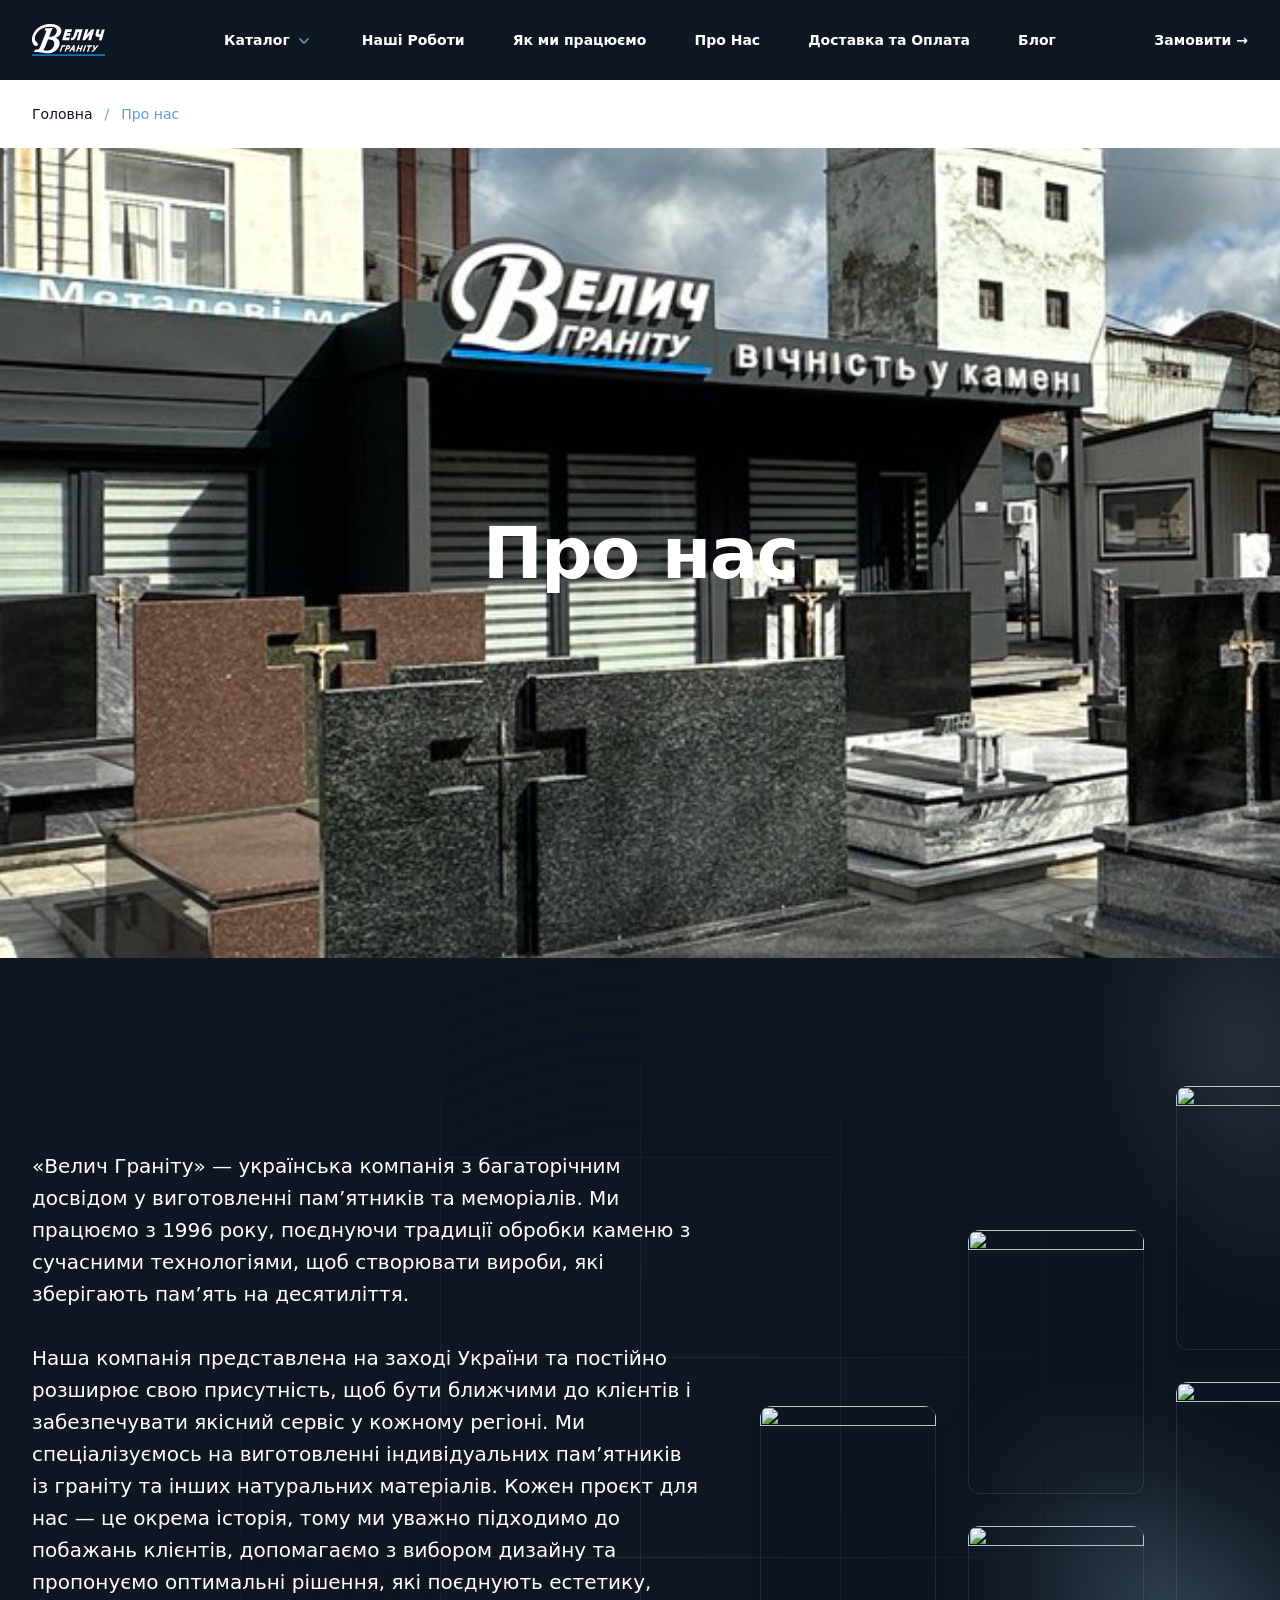
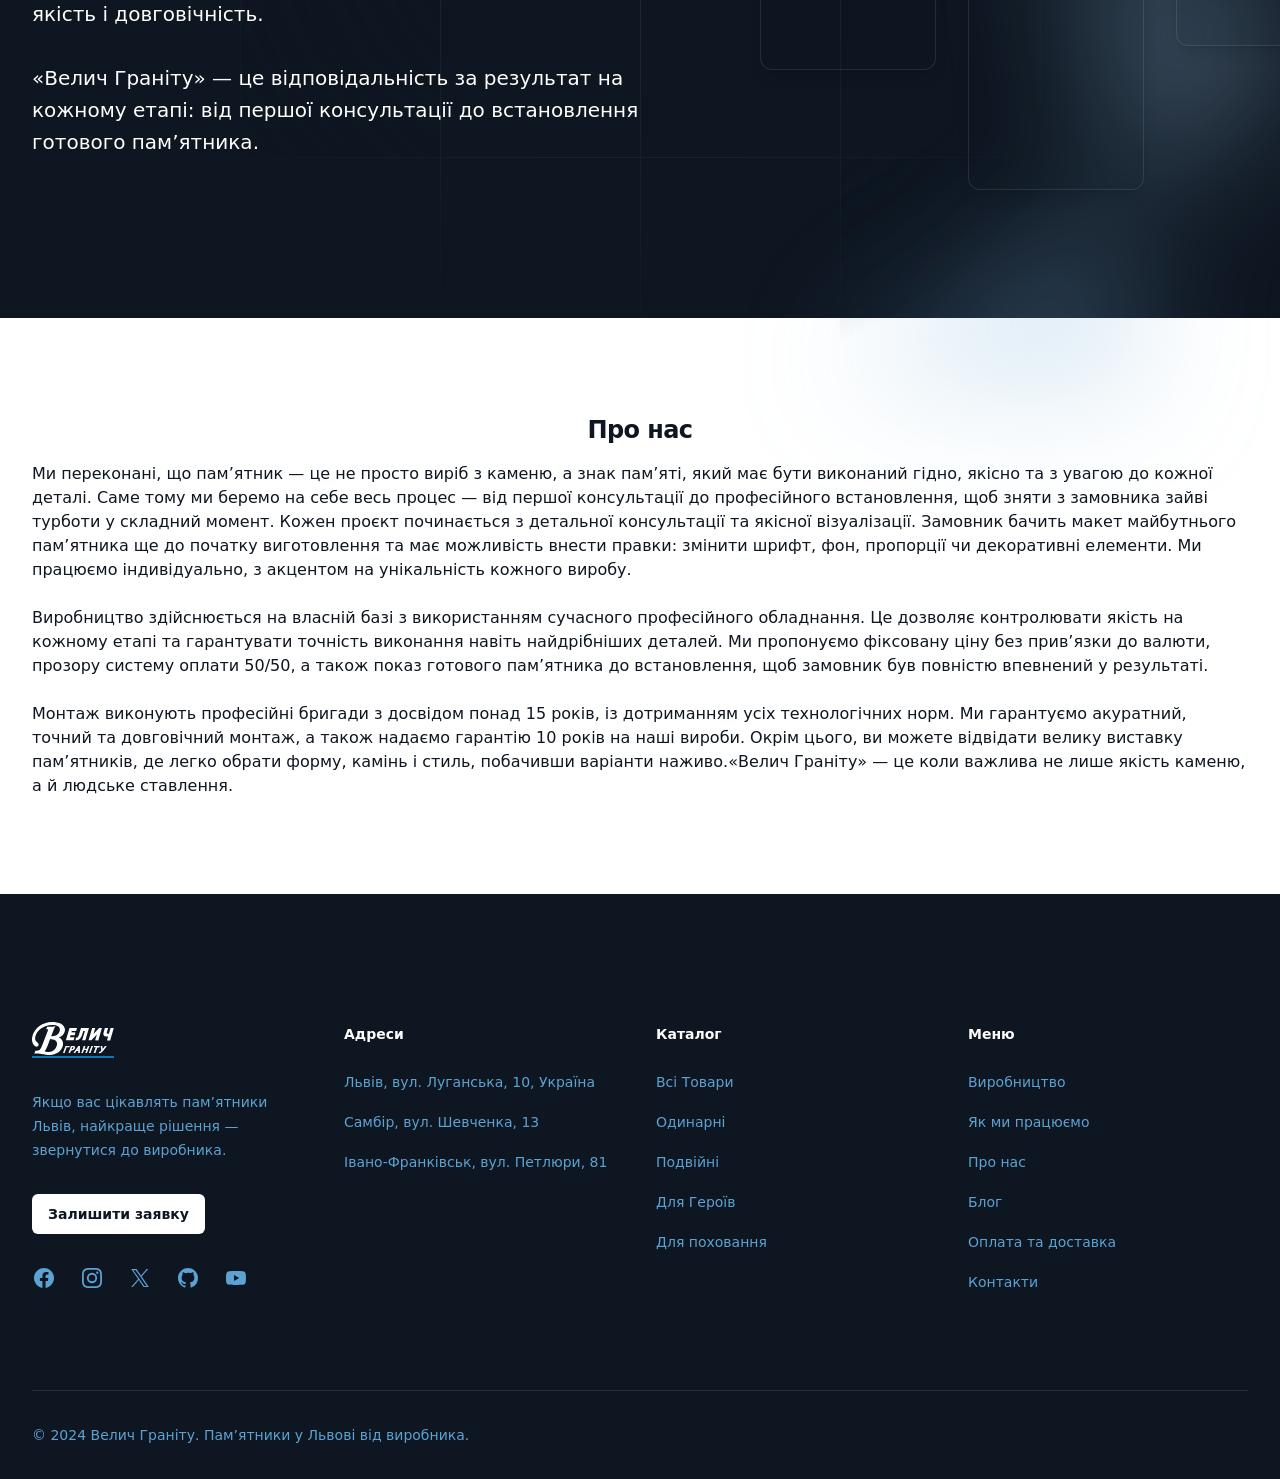
==== about_us.html @ 1d789549 "upd styles" ====
<!doctype html>
<html lang="en">

<head>
  <meta charset="UTF-8" />
  <meta name="viewport" content="width=device-width, initial-scale=1.0" />
  <title>velych-granitu</title>
  <link rel="stylesheet" href="./assets/index-BEjMiNYO.css">
  <link rel="stylesheet" href="./assets/index-DVt3Dld_.css">

</head>

<body>
  <!-- Include this script tag or install `@tailwindplus/elements` via npm: -->
  <!-- <script src="https://cdn.jsdelivr.net/npm/@tailwindplus/elements@1" type="module"></script> -->
  <!-- Include this script tag or install `@tailwindplus/elements` via npm: -->
  <!-- <script src="https://cdn.jsdelivr.net/npm/@tailwindplus/elements@1" type="module"></script> -->
  <div class="bg-gray-900">
    <!-- Include this script tag or install `@tailwindplus/elements` via npm: -->
    <!-- <script src="https://cdn.jsdelivr.net/npm/@tailwindplus/elements@1" type="module"></script> -->
    <div class="bg-gray-900">
      <header class="bg-gray-900 index-z-0 top-0 z-50 relative">
        <nav aria-label="Global" class="mx-auto flex max-w-7xl items-center justify-between p-6 lg:px-8">
          <div class="flex lg:flex-1">
            <a href="./index.html" class="-m-1.5 p-1.5">
              <span class="sr-only">Велич Граніту</span>
              <img src="./images/Logo_SVG_White.svg" alt=""
                class="h-8 w-auto" />
            </a>
          </div>
          <div class="flex lg:hidden">
            <button type="button" command="show-modal" commandfor="mobile-menu"
              class="-m-2.5 inline-flex items-center justify-center rounded-md p-2.5 text-gray-400">
              <span class="sr-only">Відкрити меню</span>
              <svg viewBox="0 0 24 24" fill="none" stroke="currentColor" stroke-width="1.5" data-slot="icon"
                aria-hidden="true" class="size-6">
                <path d="M3.75 6.75h16.5M3.75 12h16.5m-16.5 5.25h16.5" stroke-linecap="round" stroke-linejoin="round" />
              </svg>
            </button>
          </div>
          <el-popover-group class="hidden lg:flex lg:gap-x-12">
            <div class="relative">
              <button popovertarget="desktop-menu-product"
                class="flex items-center gap-x-1 text-sm/6 font-semibold text-white cursor-pointer">
                Каталог
                <svg viewBox="0 0 20 20" fill="currentColor" data-slot="icon" aria-hidden="true"
                  class="size-5 flex-none text-gray-500">
                  <path
                    d="M5.22 8.22a.75.75 0 0 1 1.06 0L10 11.94l3.72-3.72a.75.75 0 1 1 1.06 1.06l-4.25 4.25a.75.75 0 0 1-1.06 0L5.22 9.28a.75.75 0 0 1 0-1.06Z"
                    clip-rule="evenodd" fill-rule="evenodd" />
                </svg>
              </button>

              <el-popover id="desktop-menu-product" anchor="bottom" popover
                class="w-screen max-w-md overflow-hidden rounded-3xl bg-gray-800 outline-1 -outline-offset-1 outline-white/10 transition transition-discrete [--anchor-gap:--spacing(3)] backdrop:bg-transparent open:block data-closed:translate-y-1 data-closed:opacity-0 data-enter:duration-200 data-enter:ease-out data-leave:duration-150 data-leave:ease-in">
                <div class="p-4">
                  <div class="group relative flex items-center gap-x-6 rounded-lg p-4 text-sm/6 hover:bg-white/5">
                    <div class="flex-auto">
                      <a href="#" class="block font-semibold text-white">
                        Одинарні
                        <span class="absolute inset-0"></span>
                      </a>
                    </div>
                  </div>
                  <div class="group relative flex items-center gap-x-6 rounded-lg p-4 text-sm/6 hover:bg-white/5">
                    <div class="flex-auto">
                      <a href="#" class="block font-semibold text-white">
                        Подвійні
                        <span class="absolute inset-0"></span>
                      </a>
                    </div>
                  </div>
                  <div class="group relative flex items-center gap-x-6 rounded-lg p-4 text-sm/6 hover:bg-white/5">
                    <div class="flex-auto">
                      <a href="#" class="block font-semibold text-white">
                        Для Героїв
                        <span class="absolute inset-0"></span>
                      </a>
                    </div>
                  </div>
                  <div class="group relative flex items-center gap-x-6 rounded-lg p-4 text-sm/6 hover:bg-white/5">
                    <div class="flex-auto">
                      <a href="#" class="block font-semibold text-white">
                        Під захоронення
                        <span class="absolute inset-0"></span>
                      </a>
                    </div>
                  </div>
                </div>
              </el-popover>
            </div>

            <a href="./catergories.html" class="text-sm/6 font-semibold text-white">Наші Роботи</a>
            <a href="./how_we_work.html" class="text-sm/6 font-semibold text-white">Як ми працюємо</a>
            <a href="./about_us.html" class="text-sm/6 font-semibold text-white">Про Нас</a>
            <a href="./delivery_payment.html" class="text-sm/6 font-semibold text-white">Доставка та Оплата</a>
            <a href="./blog.html" class="text-sm/6 font-semibold text-white">Блог</a>
          </el-popover-group>
          <div class="hidden lg:flex lg:flex-1 lg:justify-end">
            <a href="#" class="text-sm/6 font-semibold text-white">Замовити <span aria-hidden="true">&rarr;</span></a>
          </div>
        </nav>
        <el-dialog>
          <dialog id="mobile-menu" class="backdrop:bg-transparent lg:hidden">
            <div tabindex="0" class="fixed inset-0 focus:outline-none">
              <el-dialog-panel
                class="fixed inset-y-0 right-0 z-50 w-full overflow-y-auto bg-gray-900 p-6 sm:max-w-sm sm:ring-1 sm:ring-gray-100/10">
                <div class="flex items-center justify-between">
                  <a href="./index.html" class="-m-1.5 p-1.5">
                    <span class="sr-only">Велич Граніту</span>
                    <img src="./images/Logo_SVG_White.svg" alt=""
                      class="h-8 w-auto" />
                  </a>
                  <button type="button" command="close" commandfor="mobile-menu"
                    class="-m-2.5 rounded-md p-2.5 text-gray-400">
                    <span class="sr-only">Закрити меню</span>
                    <svg viewBox="0 0 24 24" fill="none" stroke="currentColor" stroke-width="1.5" data-slot="icon"
                      aria-hidden="true" class="size-6">
                      <path d="M6 18 18 6M6 6l12 12" stroke-linecap="round" stroke-linejoin="round" />
                    </svg>
                  </button>
                </div>
                <div class="mt-6 flow-root">
                  <div class="-my-6 divide-y divide-white/10">
                    <div class="space-y-2 py-6">
                      <div class="-mx-3">
                        <button type="button" command="--toggle" commandfor="products"
                          class="flex w-full items-center justify-between rounded-lg py-2 pr-3.5 pl-3 text-base/7 font-semibold text-white hover:bg-white/5">
                          Каталог
                          <svg viewBox="0 0 20 20" fill="currentColor" data-slot="icon" aria-hidden="true"
                            class="size-5 flex-none in-aria-expanded:rotate-180">
                            <path
                              d="M5.22 8.22a.75.75 0 0 1 1.06 0L10 11.94l3.72-3.72a.75.75 0 1 1 1.06 1.06l-4.25 4.25a.75.75 0 0 1-1.06 0L5.22 9.28a.75.75 0 0 1 0-1.06Z"
                              clip-rule="evenodd" fill-rule="evenodd" />
                          </svg>
                        </button>
                        <el-disclosure id="products" hidden class="mt-2 block space-y-2">
                          <a href="#"
                            class="block rounded-lg py-2 pr-3 pl-6 text-sm/7 font-semibold text-white hover:bg-white/5">Одинарні</a>
                          <a href="#"
                            class="block rounded-lg py-2 pr-3 pl-6 text-sm/7 font-semibold text-white hover:bg-white/5">Подвійні</a>
                          <a href="#"
                            class="block rounded-lg py-2 pr-3 pl-6 text-sm/7 font-semibold text-white hover:bg-white/5">Для
                            Героїв</a>
                          <a href="#"
                            class="block rounded-lg py-2 pr-3 pl-6 text-sm/7 font-semibold text-white hover:bg-white/5">Під
                            захоронення</a>
                          <a href="#"
                            class="block rounded-lg py-2 pr-3 pl-6 text-sm/7 font-semibold text-white hover:bg-white/5">Індивідуальні</a>
                          <a href="#"
                            class="block rounded-lg py-2 pr-3 pl-6 text-sm/7 font-semibold text-white hover:bg-white/5">Мармурові</a>
                          <a href="#"
                            class="block rounded-lg py-2 pr-3 pl-6 text-sm/7 font-semibold text-white hover:bg-white/5">Гранітні</a>
                        </el-disclosure>
                      </div>
                      <a href="#"
                        class="-mx-3 block rounded-lg px-3 py-2 text-base/7 font-semibold text-white hover:bg-white/5">Наші
                        Роботи</a>
                      <a href="#"
                        class="-mx-3 block rounded-lg px-3 py-2 text-base/7 font-semibold text-white hover:bg-white/5">Доставка
                        та Оплата</a>
                      <a href="#"
                        class="-mx-3 block rounded-lg px-3 py-2 text-base/7 font-semibold text-white hover:bg-white/5">Про
                        Нас</a>
                    </div>
                    <div class="py-6">
                      <a href="#"
                        class="-mx-3 block rounded-lg px-3 py-2.5 text-base/7 font-semibold text-white hover:bg-white/5">Замовити
                        пам’ятник</a>
                    </div>
                  </div>
                </div>
              </el-dialog-panel>
            </div>
          </dialog>
        </el-dialog>
      </header>

      <div class="bg-white">
        <nav aria-label="Breadcrumb" class="mx-auto max-w-7xl px-4 py-6 sm:px-6 lg:px-8">
          <ol role="list" class="flex flex-wrap items-center gap-x-3 gap-y-2 text-sm">
            <li><a href="./index.html" class="font-medium text-gray-700 transition hover:text-gray-900">Головна</a></li>
            <li class="text-gray-400">/</li>
            <li class="font-medium text-gray-500" aria-current="page">Про нас</li>
          </ol>
        </nav>
      </div>

      <div class="relative isolate px-6 flex items-center lg:px-8 min-h-[90vh]" style="background-image: url('/images/Каталог1.png');">

        <div class="mx-auto max-w-2xl py-32 sm:py-48 lg:py-56">

          <div class="text-center">
            <h1 class="text-5xl font-semibold tracking-tight text-balance text-white sm:text-7xl">Про нас</h1>
          </div>
        </div>

      </div>
    </div>
  </div>
  <div class="bg-gray-900">
    <!-- Header -->
    <main class="isolate">
      <!-- Hero section -->
      <div class="relative isolate -z-10">
        <svg aria-hidden="true"
          class="absolute inset-x-0 top-0 -z-10 h-256 w-full mask-[radial-gradient(32rem_32rem_at_center,white,transparent)] stroke-white/10">
          <defs>
            <pattern id="1f932ae7-37de-4c0a-a8b0-a6e3b4d44b84" width="200" height="200" x="50%" y="-1"
              patternUnits="userSpaceOnUse">
              <path d="M.5 200V.5H200" fill="none" />
            </pattern>
          </defs>
          <svg x="50%" y="-1" class="overflow-visible fill-gray-800">
            <path d="M-200 0h201v201h-201Z M600 0h201v201h-201Z M-400 600h201v201h-201Z M200 800h201v201h-201Z"
              stroke-width="0" />
          </svg>
          <rect width="100%" height="100%" fill="url(#1f932ae7-37de-4c0a-a8b0-a6e3b4d44b84)" stroke-width="0" />
        </svg>
        <div aria-hidden="true"
          class="absolute top-0 right-0 left-1/2 -z-10 -ml-24 transform-gpu overflow-hidden blur-3xl lg:ml-24 xl:ml-48">
          <div
            style="clip-path: polygon(63.1% 29.5%, 100% 17.1%, 76.6% 3%, 48.4% 0%, 44.6% 4.7%, 54.5% 25.3%, 59.8% 49%, 55.2% 57.8%, 44.4% 57.2%, 27.8% 47.9%, 35.1% 81.5%, 0% 97.7%, 39.2% 100%, 35.2% 81.4%, 97.2% 52.8%, 63.1% 29.5%)"
            class="aspect-801/1036 w-200.25 bg-linear-to-tr from-[#5CA2D2] to-[#F3F3F3] opacity-30"></div>
        </div>
        <div class="overflow-hidden">
          <div class="mx-auto max-w-7xl px-6 pt-36 pb-32 sm:pt-60 lg:px-8 lg:pt-32">
            <div class="mx-auto max-w-2xl gap-x-14 lg:mx-0 lg:flex lg:max-w-none lg:items-center">
              <div class="relative w-full lg:max-w-xl lg:shrink-0 xl:max-w-2xl">
                <!-- <h1 class="text-5xl font-semibold tracking-tight text-pretty text-white sm:text-7xl">We’re changing the
                  way people connect</h1> -->
                <p class="mt-8 text-lg font-medium text-pretty text-white sm:max-w-md sm:text-xl/8 lg:max-w-none">
                 «Велич Граніту» — українська компанія з багаторічним досвідом у виготовленні пам’ятників та меморіалів. Ми працюємо з 1996 року, поєднуючи традиції обробки каменю з сучасними технологіями, щоб створювати вироби, які зберігають пам’ять на десятиліття.
<br><br>
Наша компанія представлена на заході України та постійно розширює свою присутність, щоб бути ближчими до клієнтів і забезпечувати якісний сервіс у кожному регіоні.
Ми спеціалізуємось на виготовленні індивідуальних пам’ятників із граніту та інших натуральних матеріалів. Кожен проєкт для нас — це окрема історія, тому ми уважно підходимо до побажань клієнтів, допомагаємо з вибором дизайну та пропонуємо оптимальні рішення, які поєднують естетику, якість і довговічність.
<br><br>
«Велич Граніту» — це відповідальність за результат на кожному етапі: від першої консультації до встановлення готового пам’ятника.


                </p>
              </div>
              <div class="mt-14 flex justify-end gap-8 sm:-mt-44 sm:justify-start sm:pl-20 lg:mt-0 lg:pl-0">
                <div
                  class="ml-auto w-44 flex-none space-y-8 pt-32 sm:ml-0 sm:pt-80 lg:order-last lg:pt-36 xl:order-0 xl:pt-80">
                  <div class="relative">
                    <img
                      src="./images/29.png"
                      alt="" class="aspect-2/3 w-full rounded-xl bg-gray-700/5 object-cover shadow-lg" />
                    <div class="pointer-events-none absolute inset-0 rounded-xl ring-1 ring-white/10 ring-inset"></div>
                  </div>
                </div>
                <div class="mr-auto w-44 flex-none space-y-8 sm:mr-0 sm:pt-52 lg:pt-36">
                  <div class="relative">
                    <img
                      src="./images/30.png"
                      alt="" class="aspect-2/3 w-full rounded-xl bg-gray-700/5 object-cover shadow-lg" />
                    <div class="pointer-events-none absolute inset-0 rounded-xl ring-1 ring-white/10 ring-inset"></div>
                  </div>
                  <div class="relative">
                    <img
                      src="./images/31.png"
                      alt="" class="aspect-2/3 w-full rounded-xl bg-gray-700/5 object-cover shadow-lg" />
                    <div class="pointer-events-none absolute inset-0 rounded-xl ring-1 ring-white/10 ring-inset"></div>
                  </div>
                </div>
                <div class="w-44 flex-none space-y-8 pt-32 sm:pt-0">
                  <div class="relative">
                    <img
                      src="./images/32.png"
                      alt="" class="aspect-2/3 w-full rounded-xl bg-gray-700/5 object-cover shadow-lg" />
                    <div class="pointer-events-none absolute inset-0 rounded-xl ring-1 ring-white/10 ring-inset"></div>
                  </div>
                  <div class="relative">
                    <img
                      src="./images/33.png"
                      alt="" class="aspect-2/3 w-full rounded-xl bg-gray-700/5 object-cover shadow-lg" />
                    <div class="pointer-events-none absolute inset-0 rounded-xl ring-1 ring-white/10 ring-inset"></div>
                  </div>
                </div>
              </div>
            </div>
          </div>
        </div>
      </div>
    </main>

    <!-- Footer -->
  </div>

<div class="mx-auto max-w-7xl p-6 my-8 lg:my-18 lg:px-8">
    <h2 class="text-2xl font-bold tracking-tight text-gray-900 text-center mb-4">Про нас</h2>
    <p class="text-gray-700">Ми переконані, що пам’ятник — це не просто виріб з каменю, а знак пам’яті, який має бути
      виконаний гідно, якісно та з увагою до кожної
      деталі. Саме тому ми беремо на себе весь процес — від першої консультації до професійного встановлення, щоб зняти
      з замовника зайві
      турботи у складний момент.
      Кожен проєкт починається з детальної консультації та якісної візуалізації. Замовник бачить макет майбутнього
      пам’ятника ще до початку
      виготовлення та має можливість внести правки: змінити шрифт, фон, пропорції чи декоративні елементи. Ми працюємо
      індивідуально, з
      акцентом на унікальність кожного виробу.
      <br><br>
      Виробництво здійснюється на власній базі з використанням сучасного професійного обладнання. Це дозволяє
      контролювати якість на
      кожному етапі та гарантувати точність виконання навіть найдрібніших деталей.
      Ми пропонуємо фіксовану ціну без прив’язки до валюти, прозору систему оплати 50/50, а також показ готового
      пам’ятника до встановлення,
      щоб замовник був повністю впевнений у результаті.
      <br><br>
      Монтаж виконують професійні бригади з досвідом понад 15 років, із дотриманням усіх технологічних норм. Ми
      гарантуємо акуратний, точний
      та довговічний монтаж, а також надаємо гарантію 10 років на наші вироби.
      Окрім цього, ви можете відвідати велику виставку пам’ятників, де легко обрати форму, камінь і стиль, побачивши
      варіанти наживо.«Велич
      Граніту» — це коли важлива не лише якість каменю, а й людське ставлення.
    </p>
  </div>

  <footer class="bg-gray-900">
    <div class="mx-auto max-w-7xl px-6 pt-16 pb-8 sm:pt-24 lg:px-8 lg:pt-32">
      <div class="xl:grid xl:grid-cols-4 xl:gap-8">
        <div class="space-y-8">
          <img src="./images/Logo_SVG_White.svg" alt="Велич Граніту"
            class="h-9" />
          <p class="text-sm/6 text-balance text-gray-400">Якщо вас цікавлять пам’ятники Львів, найкраще рішення —
            звернутися до виробника.</p>
          <a href="#"
            class="inline-flex rounded-md bg-white px-4 py-2.5 text-sm font-semibold text-gray-900 transition hover:bg-gray-100">Залишити заявку</a>
          <div class="flex gap-x-6">
            <a href="#" class="text-gray-400 hover:text-gray-300">
              <span class="sr-only">Facebook</span>
              <svg viewBox="0 0 24 24" fill="currentColor" aria-hidden="true" class="size-6">
                <path
                  d="M22 12c0-5.523-4.477-10-10-10S2 6.477 2 12c0 4.991 3.657 9.128 8.438 9.878v-6.987h-2.54V12h2.54V9.797c0-2.506 1.492-3.89 3.777-3.89 1.094 0 2.238.195 2.238.195v2.46h-1.26c-1.243 0-1.63.771-1.63 1.562V12h2.773l-.443 2.89h-2.33v6.988C18.343 21.128 22 16.991 22 12z"
                  clip-rule="evenodd" fill-rule="evenodd" />
              </svg>
            </a>
            <a href="#" class="text-gray-400 hover:text-gray-300">
              <span class="sr-only">Instagram</span>
              <svg viewBox="0 0 24 24" fill="currentColor" aria-hidden="true" class="size-6">
                <path
                  d="M12.315 2c2.43 0 2.784.013 3.808.06 1.064.049 1.791.218 2.427.465a4.902 4.902 0 011.772 1.153 4.902 4.902 0 011.153 1.772c.247.636.416 1.363.465 2.427.048 1.067.06 1.407.06 4.123v.08c0 2.643-.012 2.987-.06 4.043-.049 1.064-.218 1.791-.465 2.427a4.902 4.902 0 01-1.153 1.772 4.902 4.902 0 01-1.772 1.153c-.636.247-1.363.416-2.427.465-1.067.048-1.407.06-4.123.06h-.08c-2.643 0-2.987-.012-4.043-.06-1.064-.049-1.791-.218-2.427-.465a4.902 4.902 0 01-1.772-1.153 4.902 4.902 0 01-1.153-1.772c-.247-.636-.416-1.363-.465-2.427-.047-1.024-.06-1.379-.06-3.808v-.63c0-2.43.013-2.784.06-3.808.049-1.064.218-1.791.465-2.427a4.902 4.902 0 011.153-1.772A4.902 4.902 0 015.45 2.525c.636-.247 1.363-.416 2.427-.465C8.901 2.013 9.256 2 11.685 2h.63zm-.081 1.802h-.468c-2.456 0-2.784.011-3.807.058-.975.045-1.504.207-1.857.344-.467.182-.8.398-1.15.748-.35.35-.566.683-.748 1.15-.137.353-.3.882-.344 1.857-.047 1.023-.058 1.351-.058 3.807v.468c0 2.456.011 2.784.058 3.807.045.975.207 1.504.344 1.857.182.466.399.8.748 1.15.35.35.683.566 1.15.748.353.137.882.3 1.857.344 1.054.048 1.37.058 4.041.058h.08c2.597 0 2.917-.01 3.96-.058.976-.045 1.505-.207 1.858-.344.466-.182.8-.398 1.15-.748.35-.35.566-.683.748-1.15.137-.353.3-.882.344-1.857.048-1.055.058-1.37.058-4.041v-.08c0-2.597-.01-2.917-.058-3.96-.045-.976-.207-1.505-.344-1.858a3.097 3.097 0 00-.748-1.15 3.098 3.098 0 00-1.15-.748c-.353-.137-.882-.3-1.857-.344-1.023-.047-1.351-.058-3.807-.058zM12 6.865a5.135 5.135 0 110 10.27 5.135 5.135 0 010-10.27zm0 1.802a3.333 3.333 0 100 6.666 3.333 3.333 0 000-6.666zm5.338-3.205a1.2 1.2 0 110 2.4 1.2 1.2 0 010-2.4z"
                  clip-rule="evenodd" fill-rule="evenodd" />
              </svg>
            </a>
            <a href="#" class="text-gray-400 hover:text-gray-300">
              <span class="sr-only">X</span>
              <svg viewBox="0 0 24 24" fill="currentColor" aria-hidden="true" class="size-6">
                <path
                  d="M13.6823 10.6218L20.2391 3H18.6854L12.9921 9.61788L8.44486 3H3.2002L10.0765 13.0074L3.2002 21H4.75404L10.7663 14.0113L15.5685 21H20.8131L13.6819 10.6218H13.6823ZM11.5541 13.0956L10.8574 12.0991L5.31391 4.16971H7.70053L12.1742 10.5689L12.8709 11.5655L18.6861 19.8835H16.2995L11.5541 13.096V13.0956Z" />
              </svg>
            </a>
            <a href="#" class="text-gray-400 hover:text-gray-300">
              <span class="sr-only">GitHub</span>
              <svg viewBox="0 0 24 24" fill="currentColor" aria-hidden="true" class="size-6">
                <path
                  d="M12 2C6.477 2 2 6.484 2 12.017c0 4.425 2.865 8.18 6.839 9.504.5.092.682-.217.682-.483 0-.237-.008-.868-.013-1.703-2.782.605-3.369-1.343-3.369-1.343-.454-1.158-1.11-1.466-1.11-1.466-.908-.62.069-.608.069-.608 1.003.07 1.531 1.032 1.531 1.032.892 1.53 2.341 1.088 2.91.832.092-.647.35-1.088.636-1.338-2.22-.253-4.555-1.113-4.555-4.951 0-1.093.39-1.988 1.029-2.688-.103-.253-.446-1.272.098-2.65 0 0 .84-.27 2.75 1.026A9.564 9.564 0 0112 6.844c.85.004 1.705.115 2.504.337 1.909-1.296 2.747-1.027 2.747-1.027.546 1.379.202 2.398.1 2.651.64.7 1.028 1.595 1.028 2.688 0 3.848-2.339 4.695-4.566 4.943.359.309.678.92.678 1.855 0 1.338-.012 2.419-.012 2.747 0 .268.18.58.688.482A10.019 10.019 0 0022 12.017C22 6.484 17.522 2 12 2z"
                  clip-rule="evenodd" fill-rule="evenodd" />
              </svg>
            </a>
            <a href="#" class="text-gray-400 hover:text-gray-300">
              <span class="sr-only">YouTube</span>
              <svg viewBox="0 0 24 24" fill="currentColor" aria-hidden="true" class="size-6">
                <path
                  d="M19.812 5.418c.861.23 1.538.907 1.768 1.768C21.998 8.746 22 12 22 12s0 3.255-.418 4.814a2.504 2.504 0 0 1-1.768 1.768c-1.56.419-7.814.419-7.814.419s-6.255 0-7.814-.419a2.505 2.505 0 0 1-1.768-1.768C2 15.255 2 12 2 12s0-3.255.417-4.814a2.507 2.507 0 0 1 1.768-1.768C5.744 5 11.998 5 11.998 5s6.255 0 7.814.418ZM15.194 12 10 15V9l5.194 3Z"
                  clip-rule="evenodd" fill-rule="evenodd" />
              </svg>
            </a>
          </div>
        </div>
        <div class="mt-16 xl:col-span-3 xl:mt-0">
          <div class="grid grid-cols-1 gap-8 sm:grid-cols-2 lg:grid-cols-3">
            <div>
              <h3 class="text-sm/6 font-semibold text-white">Адреси</h3>
              <ul role="list" class="mt-6 space-y-4">
                <li>
                  <span class="text-sm/6 text-gray-400">Львів, вул. Луганська, 10, Україна
</span>
                </li>
                <li>
                  <span class="text-sm/6 text-gray-400">Самбір, вул. Шевченка, 13</span>
                </li>
                <li>
                  <span class="text-sm/6 text-gray-400">Івано-Франківськ, вул. Петлюри, 81</span>
                </li>
              </ul>
            </div>
            <div>
              <h3 class="text-sm/6 font-semibold text-white">Каталог</h3>
              <ul role="list" class="mt-6 space-y-4">
                <li>
                  <a href="./category.html" class="text-sm/6 text-gray-400 hover:text-gray-300">Всі Товари</a>
                </li>
                <li>
                  <a href="./product.html" class="text-sm/6 text-gray-400 hover:text-gray-300">Одинарні</a>
                </li>
                <li>
                  <a href="./category.html#Подвійні" class="text-sm/6 text-gray-400 hover:text-gray-300">Подвійні</a>
                </li>
                <li>
                  <a href="./category.html#heroes" class="text-sm/6 text-gray-400 hover:text-gray-300">Для Героїв</a>
                </li>
                <li>
                  <a href="./category.html#burial" class="text-sm/6 text-gray-400 hover:text-gray-300">Для поховання</a>
                </li>
              </ul>
            </div>
            <div>
              <h3 class="text-sm/6 font-semibold text-white">Меню</h3>
                            <ul role="list" class="mt-6 space-y-4">
                <li>
                  <a href="./Виробництво.html" class="text-sm/6 text-gray-400 hover:text-gray-300">Виробництво</a>
                </li>
                <li>
                  <a href="./how_we_work.html" class="text-sm/6 text-gray-400 hover:text-gray-300">Як ми працюємо</a>
                </li>
                <li>
                  <a href="./about_us.html" class="text-sm/6 text-gray-400 hover:text-gray-300">Про нас</a>
                </li>
                <li>
                  <a href="./blog.html" class="text-sm/6 text-gray-400 hover:text-gray-300">Блог</a>
                </li>
                <li>
                  <a href="./delivery_payment.html" class="text-sm/6 text-gray-400 hover:text-gray-300">Оплата та доставка</a>
                </li>
                <li>
                  <a href="./contact.html" class="text-sm/6 text-gray-400 hover:text-gray-300">Контакти</a>
                </li>
              </ul>
            </div>
          </div>
        </div>
      </div>
      <div class="mt-16 border-t border-white/10 pt-8 sm:mt-20 lg:mt-24">
        <p class="text-sm/6 text-gray-400">&copy; 2024 Велич Граніту. Пам’ятники у Львові від виробника.</p>
      </div>
    </div>
  </footer>
  <script type="module" src="./assets/index-tPu9oi5y.js"></script>
  <script type="module" src="./assets/index-DVt3Dld_.js"></script>
</body>

</html>
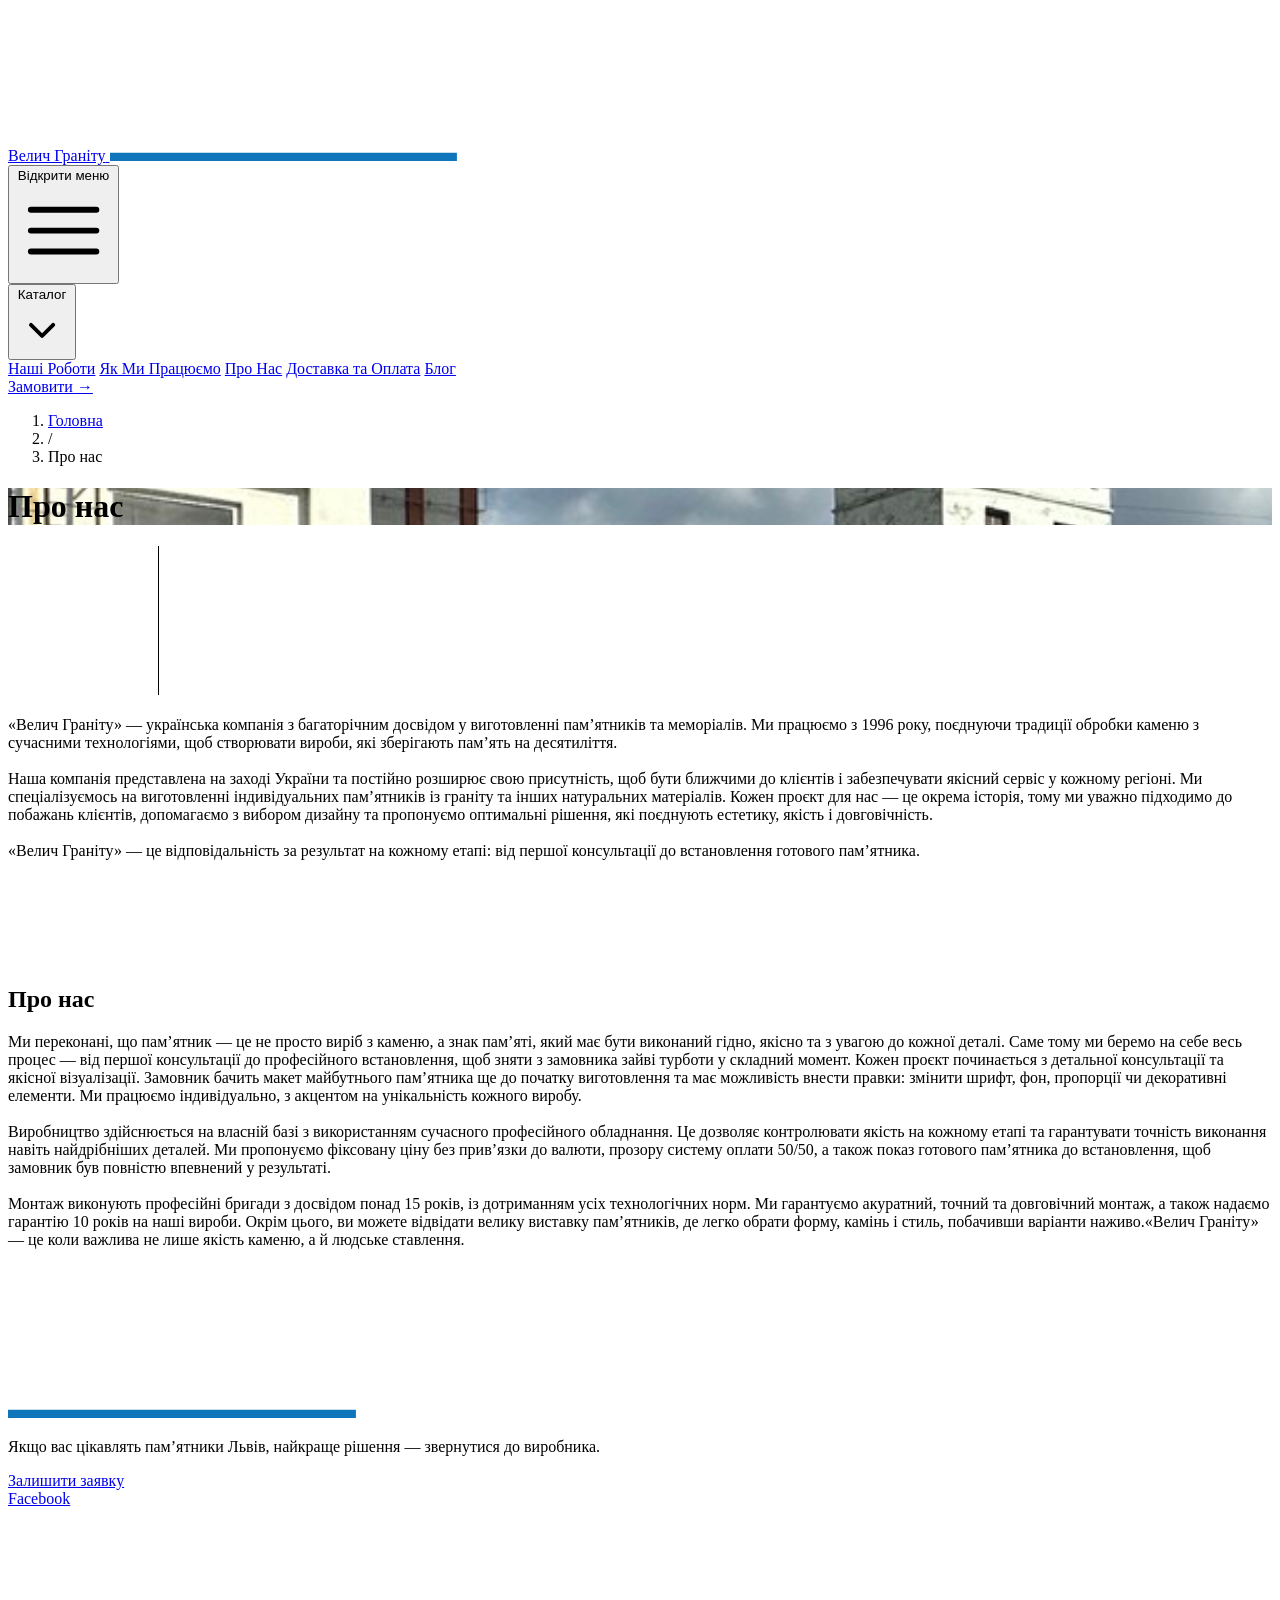
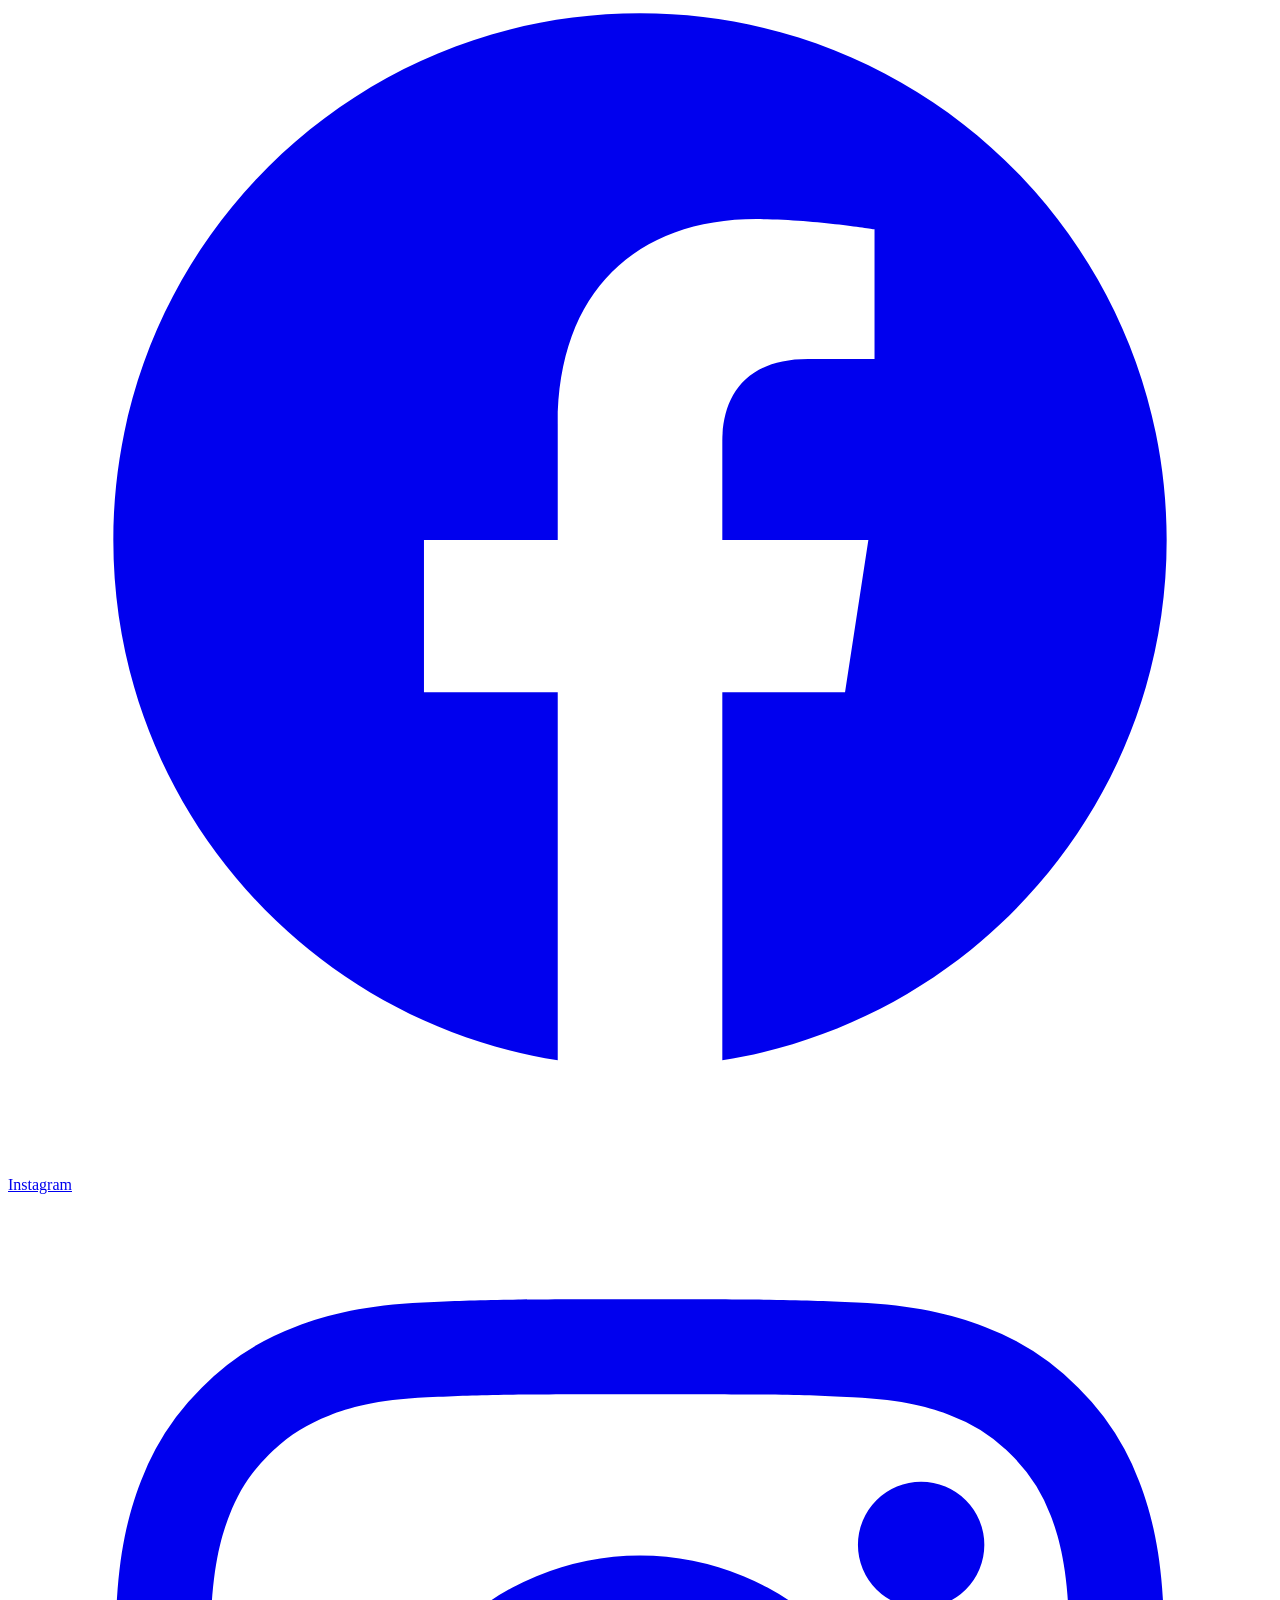
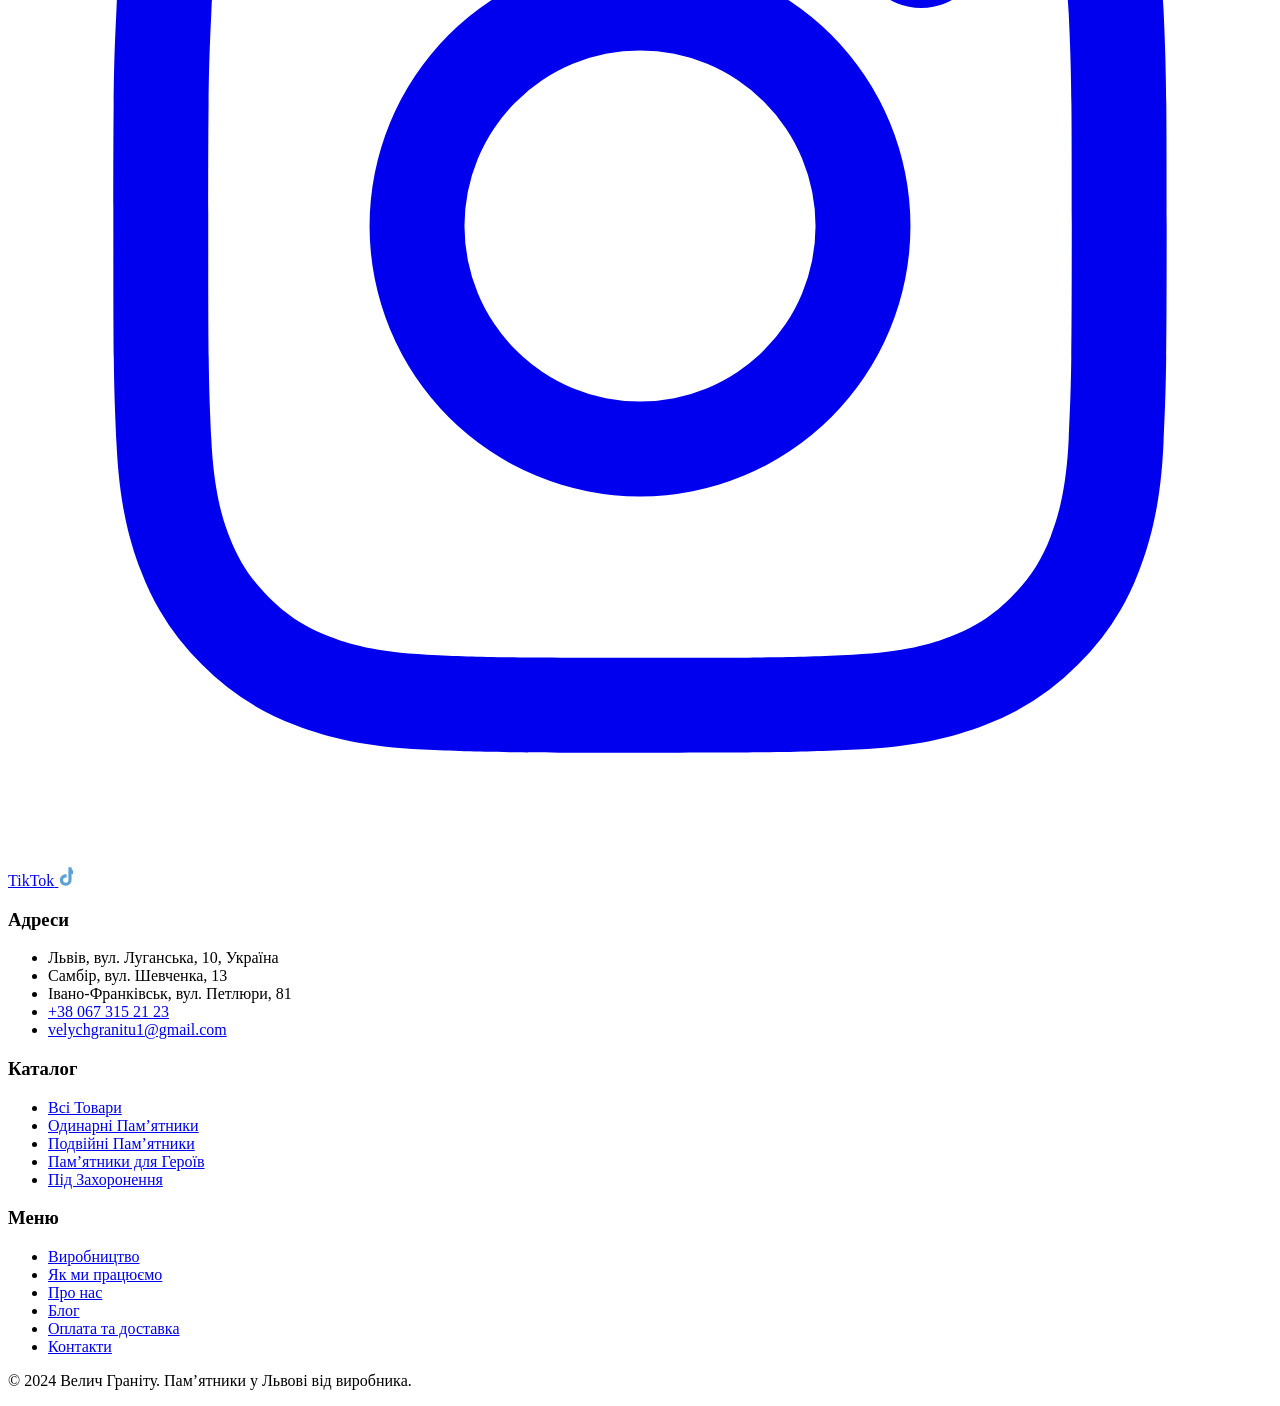
==== commit d8577c64: "pull new" ====
--- a/about_us.html
+++ b/about_us.html
@@ -5,9 +5,6 @@
   <meta charset="UTF-8" />
   <meta name="viewport" content="width=device-width, initial-scale=1.0" />
   <title>velych-granitu</title>
-  <link rel="stylesheet" href="./assets/index-BEjMiNYO.css">
-  <link rel="stylesheet" href="./assets/index-DVt3Dld_.css">
-
 </head>
 
 <body>
@@ -19,162 +16,161 @@
     <!-- Include this script tag or install `@tailwindplus/elements` via npm: -->
     <!-- <script src="https://cdn.jsdelivr.net/npm/@tailwindplus/elements@1" type="module"></script> -->
     <div class="bg-gray-900">
-      <header class="bg-gray-900 index-z-0 top-0 z-50 relative">
-        <nav aria-label="Global" class="mx-auto flex max-w-7xl items-center justify-between p-6 lg:px-8">
-          <div class="flex lg:flex-1">
-            <a href="./index.html" class="-m-1.5 p-1.5">
-              <span class="sr-only">Велич Граніту</span>
-              <img src="./images/Logo_SVG_White.svg" alt=""
-                class="h-8 w-auto" />
-            </a>
-          </div>
-          <div class="flex lg:hidden">
-            <button type="button" command="show-modal" commandfor="mobile-menu"
-              class="-m-2.5 inline-flex items-center justify-center rounded-md p-2.5 text-gray-400">
-              <span class="sr-only">Відкрити меню</span>
-              <svg viewBox="0 0 24 24" fill="none" stroke="currentColor" stroke-width="1.5" data-slot="icon"
-                aria-hidden="true" class="size-6">
-                <path d="M3.75 6.75h16.5M3.75 12h16.5m-16.5 5.25h16.5" stroke-linecap="round" stroke-linejoin="round" />
-              </svg>
-            </button>
-          </div>
-          <el-popover-group class="hidden lg:flex lg:gap-x-12">
-            <div class="relative">
-              <button popovertarget="desktop-menu-product"
-                class="flex items-center gap-x-1 text-sm/6 font-semibold text-white cursor-pointer">
-                Каталог
-                <svg viewBox="0 0 20 20" fill="currentColor" data-slot="icon" aria-hidden="true"
-                  class="size-5 flex-none text-gray-500">
-                  <path
-                    d="M5.22 8.22a.75.75 0 0 1 1.06 0L10 11.94l3.72-3.72a.75.75 0 1 1 1.06 1.06l-4.25 4.25a.75.75 0 0 1-1.06 0L5.22 9.28a.75.75 0 0 1 0-1.06Z"
-                    clip-rule="evenodd" fill-rule="evenodd" />
+      <header class="bg-gray-900 index-z-0 top-0 z-50 sticky">
+    <nav aria-label="Global" class="mx-auto flex max-w-7xl items-center justify-between p-6 lg:px-8">
+      <div class="flex lg:flex-1">
+        <a href="./index.html" class="-m-1.5 p-1.5">
+          <span class="sr-only">Велич Граніту</span>
+          <img src="./images/Logo_SVG_White.svg" alt="" class="h-12 w-auto" />
+        </a>
+      </div>
+      <div class="flex lg:hidden">
+        <button type="button" command="show-modal" commandfor="mobile-menu"
+          class="-m-2.5 inline-flex items-center justify-center rounded-md p-2.5 text-gray-400">
+          <span class="sr-only">Відкрити меню</span>
+          <svg viewBox="0 0 24 24" fill="none" stroke="currentColor" stroke-width="1.5" data-slot="icon"
+            aria-hidden="true" class="size-6">
+            <path d="M3.75 6.75h16.5M3.75 12h16.5m-16.5 5.25h16.5" stroke-linecap="round" stroke-linejoin="round" />
+          </svg>
+        </button>
+      </div>
+      <el-popover-group class="hidden lg:flex lg:gap-x-12">
+        <div class="relative">
+          <button popovertarget="desktop-menu-product"
+            class="flex items-center gap-x-1 text-sm/6 font-semibold text-white cursor-pointer">
+            Каталог
+            <svg viewBox="0 0 20 20" fill="currentColor" data-slot="icon" aria-hidden="true"
+              class="size-5 flex-none text-gray-500">
+              <path
+                d="M5.22 8.22a.75.75 0 0 1 1.06 0L10 11.94l3.72-3.72a.75.75 0 1 1 1.06 1.06l-4.25 4.25a.75.75 0 0 1-1.06 0L5.22 9.28a.75.75 0 0 1 0-1.06Z"
+                clip-rule="evenodd" fill-rule="evenodd" />
+            </svg>
+          </button>
+
+          <el-popover id="desktop-menu-product" anchor="bottom" popover
+            class="w-screen max-w-md overflow-hidden rounded-3xl bg-gray-800 outline-1 -outline-offset-1 outline-white/10 transition transition-discrete [--anchor-gap:--spacing(3)] backdrop:bg-transparent open:block data-closed:translate-y-1 data-closed:opacity-0 data-enter:duration-200 data-enter:ease-out data-leave:duration-150 data-leave:ease-in">
+            <div class="p-4">
+              <div class="group relative flex items-center gap-x-6 rounded-lg p-4 text-sm/6 hover:bg-white/5">
+                <div class="flex-auto">
+                  <a href="./product.html" class="block font-semibold text-white">
+                    Одинарні
+                    <span class="absolute inset-0"></span>
+                  </a>
+                </div>
+              </div>
+              <div class="group relative flex items-center gap-x-6 rounded-lg p-4 text-sm/6 hover:bg-white/5">
+                <div class="flex-auto">
+                  <a href="./product.html" class="block font-semibold text-white">
+                    Подвійні
+                    <span class="absolute inset-0"></span>
+                  </a>
+                </div>
+              </div>
+              <div class="group relative flex items-center gap-x-6 rounded-lg p-4 text-sm/6 hover:bg-white/5">
+                <div class="flex-auto">
+                  <a href="./product.html" class="block font-semibold text-white">
+                    Для Героїв
+                    <span class="absolute inset-0"></span>
+                  </a>
+                </div>
+              </div>
+              <div class="group relative flex items-center gap-x-6 rounded-lg p-4 text-sm/6 hover:bg-white/5">
+                <div class="flex-auto">
+                  <a href="./product.html" class="block font-semibold text-white">
+                    Під захоронення
+                    <span class="absolute inset-0"></span>
+                  </a>
+                </div>
+              </div>
+            </div>
+          </el-popover>
+        </div>
+
+        <a href="./categories.html" class="text-sm/6 font-semibold text-white">Наші Роботи</a>
+        <a href="./how_we_work.html" class="text-sm/6 font-semibold text-white">Як Ми Працюємо</a>
+        <a href="./about_us.html" class="text-sm/6 font-semibold text-white">Про Нас</a>
+        <a href="./delivery_payment.html" class="text-sm/6 font-semibold text-white">Доставка та Оплата</a>
+        <a href="./blog.html" class="text-sm/6 font-semibold text-white">Блог</a>
+      </el-popover-group>
+      <div class="hidden lg:flex lg:flex-1 lg:justify-end">
+        <a href="tel:+38 067 315 21 23" class="text-sm/6 font-semibold text-white">Замовити <span
+            aria-hidden="true">&rarr;</span></a>
+      </div>
+    </nav>
+    <el-dialog>
+      <dialog id="mobile-menu" class="backdrop:bg-transparent lg:hidden">
+        <div tabindex="0" class="fixed inset-0 focus:outline-none">
+          <el-dialog-panel
+            class="fixed inset-y-0 right-0 z-50 w-full overflow-y-auto bg-gray-900 p-6 sm:max-w-sm sm:ring-1 sm:ring-gray-100/10">
+            <div class="flex items-center justify-between">
+              <a href="./index.html" class="-m-1.5 p-1.5">
+                <span class="sr-only">Велич Граніту</span>
+                <img src="./images/Logo_SVG_White.svg" alt="" class="h-8 w-auto" />
+              </a>
+              <button type="button" command="close" commandfor="mobile-menu"
+                class="-m-2.5 rounded-md p-2.5 text-gray-400">
+                <span class="sr-only">Закрити меню</span>
+                <svg viewBox="0 0 24 24" fill="none" stroke="currentColor" stroke-width="1.5" data-slot="icon"
+                  aria-hidden="true" class="size-6">
+                  <path d="M6 18 18 6M6 6l12 12" stroke-linecap="round" stroke-linejoin="round" />
                 </svg>
               </button>
-
-              <el-popover id="desktop-menu-product" anchor="bottom" popover
-                class="w-screen max-w-md overflow-hidden rounded-3xl bg-gray-800 outline-1 -outline-offset-1 outline-white/10 transition transition-discrete [--anchor-gap:--spacing(3)] backdrop:bg-transparent open:block data-closed:translate-y-1 data-closed:opacity-0 data-enter:duration-200 data-enter:ease-out data-leave:duration-150 data-leave:ease-in">
-                <div class="p-4">
-                  <div class="group relative flex items-center gap-x-6 rounded-lg p-4 text-sm/6 hover:bg-white/5">
-                    <div class="flex-auto">
-                      <a href="#" class="block font-semibold text-white">
-                        Одинарні
-                        <span class="absolute inset-0"></span>
-                      </a>
-                    </div>
-                  </div>
-                  <div class="group relative flex items-center gap-x-6 rounded-lg p-4 text-sm/6 hover:bg-white/5">
-                    <div class="flex-auto">
-                      <a href="#" class="block font-semibold text-white">
-                        Подвійні
-                        <span class="absolute inset-0"></span>
-                      </a>
-                    </div>
-                  </div>
-                  <div class="group relative flex items-center gap-x-6 rounded-lg p-4 text-sm/6 hover:bg-white/5">
-                    <div class="flex-auto">
-                      <a href="#" class="block font-semibold text-white">
-                        Для Героїв
-                        <span class="absolute inset-0"></span>
-                      </a>
-                    </div>
-                  </div>
-                  <div class="group relative flex items-center gap-x-6 rounded-lg p-4 text-sm/6 hover:bg-white/5">
-                    <div class="flex-auto">
-                      <a href="#" class="block font-semibold text-white">
-                        Під захоронення
-                        <span class="absolute inset-0"></span>
-                      </a>
-                    </div>
-                  </div>
-                </div>
-              </el-popover>
-            </div>
-
-            <a href="./catergories.html" class="text-sm/6 font-semibold text-white">Наші Роботи</a>
-            <a href="./how_we_work.html" class="text-sm/6 font-semibold text-white">Як ми працюємо</a>
-            <a href="./about_us.html" class="text-sm/6 font-semibold text-white">Про Нас</a>
-            <a href="./delivery_payment.html" class="text-sm/6 font-semibold text-white">Доставка та Оплата</a>
-            <a href="./blog.html" class="text-sm/6 font-semibold text-white">Блог</a>
-          </el-popover-group>
-          <div class="hidden lg:flex lg:flex-1 lg:justify-end">
-            <a href="#" class="text-sm/6 font-semibold text-white">Замовити <span aria-hidden="true">&rarr;</span></a>
-          </div>
-        </nav>
-        <el-dialog>
-          <dialog id="mobile-menu" class="backdrop:bg-transparent lg:hidden">
-            <div tabindex="0" class="fixed inset-0 focus:outline-none">
-              <el-dialog-panel
-                class="fixed inset-y-0 right-0 z-50 w-full overflow-y-auto bg-gray-900 p-6 sm:max-w-sm sm:ring-1 sm:ring-gray-100/10">
-                <div class="flex items-center justify-between">
-                  <a href="./index.html" class="-m-1.5 p-1.5">
-                    <span class="sr-only">Велич Граніту</span>
-                    <img src="./images/Logo_SVG_White.svg" alt=""
-                      class="h-8 w-auto" />
-                  </a>
-                  <button type="button" command="close" commandfor="mobile-menu"
-                    class="-m-2.5 rounded-md p-2.5 text-gray-400">
-                    <span class="sr-only">Закрити меню</span>
-                    <svg viewBox="0 0 24 24" fill="none" stroke="currentColor" stroke-width="1.5" data-slot="icon"
-                      aria-hidden="true" class="size-6">
-                      <path d="M6 18 18 6M6 6l12 12" stroke-linecap="round" stroke-linejoin="round" />
-                    </svg>
-                  </button>
-                </div>
-                <div class="mt-6 flow-root">
-                  <div class="-my-6 divide-y divide-white/10">
-                    <div class="space-y-2 py-6">
-                      <div class="-mx-3">
-                        <button type="button" command="--toggle" commandfor="products"
-                          class="flex w-full items-center justify-between rounded-lg py-2 pr-3.5 pl-3 text-base/7 font-semibold text-white hover:bg-white/5">
-                          Каталог
-                          <svg viewBox="0 0 20 20" fill="currentColor" data-slot="icon" aria-hidden="true"
-                            class="size-5 flex-none in-aria-expanded:rotate-180">
-                            <path
-                              d="M5.22 8.22a.75.75 0 0 1 1.06 0L10 11.94l3.72-3.72a.75.75 0 1 1 1.06 1.06l-4.25 4.25a.75.75 0 0 1-1.06 0L5.22 9.28a.75.75 0 0 1 0-1.06Z"
-                              clip-rule="evenodd" fill-rule="evenodd" />
-                          </svg>
-                        </button>
-                        <el-disclosure id="products" hidden class="mt-2 block space-y-2">
-                          <a href="#"
-                            class="block rounded-lg py-2 pr-3 pl-6 text-sm/7 font-semibold text-white hover:bg-white/5">Одинарні</a>
-                          <a href="#"
-                            class="block rounded-lg py-2 pr-3 pl-6 text-sm/7 font-semibold text-white hover:bg-white/5">Подвійні</a>
-                          <a href="#"
-                            class="block rounded-lg py-2 pr-3 pl-6 text-sm/7 font-semibold text-white hover:bg-white/5">Для
-                            Героїв</a>
-                          <a href="#"
-                            class="block rounded-lg py-2 pr-3 pl-6 text-sm/7 font-semibold text-white hover:bg-white/5">Під
-                            захоронення</a>
-                          <a href="#"
-                            class="block rounded-lg py-2 pr-3 pl-6 text-sm/7 font-semibold text-white hover:bg-white/5">Індивідуальні</a>
-                          <a href="#"
-                            class="block rounded-lg py-2 pr-3 pl-6 text-sm/7 font-semibold text-white hover:bg-white/5">Мармурові</a>
-                          <a href="#"
-                            class="block rounded-lg py-2 pr-3 pl-6 text-sm/7 font-semibold text-white hover:bg-white/5">Гранітні</a>
-                        </el-disclosure>
-                      </div>
-                      <a href="#"
-                        class="-mx-3 block rounded-lg px-3 py-2 text-base/7 font-semibold text-white hover:bg-white/5">Наші
-                        Роботи</a>
-                      <a href="#"
-                        class="-mx-3 block rounded-lg px-3 py-2 text-base/7 font-semibold text-white hover:bg-white/5">Доставка
-                        та Оплата</a>
-                      <a href="#"
-                        class="-mx-3 block rounded-lg px-3 py-2 text-base/7 font-semibold text-white hover:bg-white/5">Про
-                        Нас</a>
-                    </div>
-                    <div class="py-6">
-                      <a href="#"
-                        class="-mx-3 block rounded-lg px-3 py-2.5 text-base/7 font-semibold text-white hover:bg-white/5">Замовити
-                        пам’ятник</a>
-                    </div>
-                  </div>
-                </div>
-              </el-dialog-panel>
-            </div>
-          </dialog>
-        </el-dialog>
-      </header>
+            </div>
+            <div class="mt-6 flow-root">
+              <div class="-my-6 divide-y divide-white/10">
+                <div class="space-y-2 py-6">
+                  <div class="-mx-3">
+                    <button type="button" command="--toggle" commandfor="products"
+                      class="flex w-full items-center justify-between rounded-lg py-2 pr-3.5 pl-3 text-base/7 font-semibold text-white hover:bg-white/5">
+                      Каталог
+                      <svg viewBox="0 0 20 20" fill="currentColor" data-slot="icon" aria-hidden="true"
+                        class="size-5 flex-none in-aria-expanded:rotate-180">
+                        <path
+                          d="M5.22 8.22a.75.75 0 0 1 1.06 0L10 11.94l3.72-3.72a.75.75 0 1 1 1.06 1.06l-4.25 4.25a.75.75 0 0 1-1.06 0L5.22 9.28a.75.75 0 0 1 0-1.06Z"
+                          clip-rule="evenodd" fill-rule="evenodd" />
+                      </svg>
+                    </button>
+                    <el-disclosure id="products" hidden class="mt-2 block space-y-2">
+                      <a href="./category.html"
+                        class="block rounded-lg py-2 pr-3 pl-6 text-sm/7 font-semibold text-white hover:bg-white/5">Одинарні</a>
+                      <a href="./category.html"
+                        class="block rounded-lg py-2 pr-3 pl-6 text-sm/7 font-semibold text-white hover:bg-white/5">Подвійні</a>
+                      <a href="./category.html"
+                        class="block rounded-lg py-2 pr-3 pl-6 text-sm/7 font-semibold text-white hover:bg-white/5">Для
+                        Героїв</a>
+                      <a href="./category.html"
+                        class="block rounded-lg py-2 pr-3 pl-6 text-sm/7 font-semibold text-white hover:bg-white/5">Під
+                        захоронення</a>
+                      <a href="./category.html"
+                        class="block rounded-lg py-2 pr-3 pl-6 text-sm/7 font-semibold text-white hover:bg-white/5">Індивідуальні</a>
+                      <a href="./category.html"
+                        class="block rounded-lg py-2 pr-3 pl-6 text-sm/7 font-semibold text-white hover:bg-white/5">Мармурові</a>
+                      <a href="./category.html"
+                        class="block rounded-lg py-2 pr-3 pl-6 text-sm/7 font-semibold text-white hover:bg-white/5">Гранітні</a>
+                    </el-disclosure>
+                  </div>
+                  <a href="./categories.html"
+                    class="-mx-3 block rounded-lg px-3 py-2 text-base/7 font-semibold text-white hover:bg-white/5">Наші
+                    Роботи</a>
+                  <a href="./delivery_payment.html"
+                    class="-mx-3 block rounded-lg px-3 py-2 text-base/7 font-semibold text-white hover:bg-white/5">Доставка
+                    та Оплата</a>
+                  <a href="./about_us.html"
+                    class="-mx-3 block rounded-lg px-3 py-2 text-base/7 font-semibold text-white hover:bg-white/5">Про
+                    Нас</a>
+                </div>
+                <div class="py-6">
+                  <a href="./checkout.html"
+                    class="-mx-3 block rounded-lg px-3 py-2.5 text-base/7 font-semibold text-white hover:bg-white/5">Замовити
+                    пам’ятник</a>
+                </div>
+              </div>
+            </div>
+          </el-dialog-panel>
+        </div>
+      </dialog>
+    </el-dialog>
+  </header>
 
       <div class="bg-white">
         <nav aria-label="Breadcrumb" class="mx-auto max-w-7xl px-4 py-6 sm:px-6 lg:px-8">
@@ -186,7 +182,7 @@
         </nav>
       </div>
 
-      <div class="relative isolate px-6 flex items-center lg:px-8 min-h-[90vh]" style="background-image: url('/images/Каталог1.png');">
+      <div class="relative isolate px-6 flex items-center lg:px-8 min-h-[60vh]" style="background-image: url('/images/Каталог1.png');">
 
         <div class="mx-auto max-w-2xl py-32 sm:py-48 lg:py-56">
 
@@ -289,7 +285,7 @@
   </div>
 
 <div class="mx-auto max-w-7xl p-6 my-8 lg:my-18 lg:px-8">
-    <h2 class="text-2xl font-bold tracking-tight text-gray-900 text-center mb-4">Про нас</h2>
+    <h2 class="text-2xl font-bold tracking-tight text-gray-900 text-center mb-4 capitalize">Про нас</h2>
     <p class="text-gray-700">Ми переконані, що пам’ятник — це не просто виріб з каменю, а знак пам’яті, який має бути
       виконаний гідно, якісно та з увагою до кожної
       деталі. Саме тому ми беремо на себе весь процес — від першої консультації до професійного встановлення, щоб зняти
@@ -321,50 +317,38 @@
     <div class="mx-auto max-w-7xl px-6 pt-16 pb-8 sm:pt-24 lg:px-8 lg:pt-32">
       <div class="xl:grid xl:grid-cols-4 xl:gap-8">
         <div class="space-y-8">
-          <img src="./images/Logo_SVG_White.svg" alt="Велич Граніту"
-            class="h-9" />
-          <p class="text-sm/6 text-balance text-gray-400">Якщо вас цікавлять пам’ятники Львів, найкраще рішення —
+          <img src="./images/Logo_SVG_White.svg" alt="Велич Граніту" class="h-9" />
+          <p class="text-sm/6 text-balance text-white">Якщо вас цікавлять пам’ятники Львів, найкраще рішення —
             звернутися до виробника.</p>
-          <a href="#"
-            class="inline-flex rounded-md bg-white px-4 py-2.5 text-sm font-semibold text-gray-900 transition hover:bg-gray-100">Залишити заявку</a>
+          <a href="./checkout.html"
+            class="inline-flex rounded-md bg-white px-4 py-2.5 text-sm font-semibold text-gray-900 transition hover:bg-gray-100">Залишити
+            заявку</a>
           <div class="flex gap-x-6">
-            <a href="#" class="text-gray-400 hover:text-gray-300">
+            <a href="https://www.facebook.com/velych.granitu.lviv/" target="_blank" class="text-gray-400 hover:text-gray-300 mt-1">
               <span class="sr-only">Facebook</span>
               <svg viewBox="0 0 24 24" fill="currentColor" aria-hidden="true" class="size-6">
                 <path
                   d="M22 12c0-5.523-4.477-10-10-10S2 6.477 2 12c0 4.991 3.657 9.128 8.438 9.878v-6.987h-2.54V12h2.54V9.797c0-2.506 1.492-3.89 3.777-3.89 1.094 0 2.238.195 2.238.195v2.46h-1.26c-1.243 0-1.63.771-1.63 1.562V12h2.773l-.443 2.89h-2.33v6.988C18.343 21.128 22 16.991 22 12z"
-                  clip-rule="evenodd" fill-rule="evenodd" />
+                  clip-rule="evenodd" fill-rule="evenodd"></path>
               </svg>
             </a>
-            <a href="#" class="text-gray-400 hover:text-gray-300">
+            <a href="https://www.instagram.com/p/DJ9K5xAoqUf/" target="_blank" class="text-gray-400 hover:text-gray-300 mt-1">
               <span class="sr-only">Instagram</span>
               <svg viewBox="0 0 24 24" fill="currentColor" aria-hidden="true" class="size-6">
                 <path
                   d="M12.315 2c2.43 0 2.784.013 3.808.06 1.064.049 1.791.218 2.427.465a4.902 4.902 0 011.772 1.153 4.902 4.902 0 011.153 1.772c.247.636.416 1.363.465 2.427.048 1.067.06 1.407.06 4.123v.08c0 2.643-.012 2.987-.06 4.043-.049 1.064-.218 1.791-.465 2.427a4.902 4.902 0 01-1.153 1.772 4.902 4.902 0 01-1.772 1.153c-.636.247-1.363.416-2.427.465-1.067.048-1.407.06-4.123.06h-.08c-2.643 0-2.987-.012-4.043-.06-1.064-.049-1.791-.218-2.427-.465a4.902 4.902 0 01-1.772-1.153 4.902 4.902 0 01-1.153-1.772c-.247-.636-.416-1.363-.465-2.427-.047-1.024-.06-1.379-.06-3.808v-.63c0-2.43.013-2.784.06-3.808.049-1.064.218-1.791.465-2.427a4.902 4.902 0 011.153-1.772A4.902 4.902 0 015.45 2.525c.636-.247 1.363-.416 2.427-.465C8.901 2.013 9.256 2 11.685 2h.63zm-.081 1.802h-.468c-2.456 0-2.784.011-3.807.058-.975.045-1.504.207-1.857.344-.467.182-.8.398-1.15.748-.35.35-.566.683-.748 1.15-.137.353-.3.882-.344 1.857-.047 1.023-.058 1.351-.058 3.807v.468c0 2.456.011 2.784.058 3.807.045.975.207 1.504.344 1.857.182.466.399.8.748 1.15.35.35.683.566 1.15.748.353.137.882.3 1.857.344 1.054.048 1.37.058 4.041.058h.08c2.597 0 2.917-.01 3.96-.058.976-.045 1.505-.207 1.858-.344.466-.182.8-.398 1.15-.748.35-.35.566-.683.748-1.15.137-.353.3-.882.344-1.857.048-1.055.058-1.37.058-4.041v-.08c0-2.597-.01-2.917-.058-3.96-.045-.976-.207-1.505-.344-1.858a3.097 3.097 0 00-.748-1.15 3.098 3.098 0 00-1.15-.748c-.353-.137-.882-.3-1.857-.344-1.023-.047-1.351-.058-3.807-.058zM12 6.865a5.135 5.135 0 110 10.27 5.135 5.135 0 010-10.27zm0 1.802a3.333 3.333 0 100 6.666 3.333 3.333 0 000-6.666zm5.338-3.205a1.2 1.2 0 110 2.4 1.2 1.2 0 010-2.4z"
-                  clip-rule="evenodd" fill-rule="evenodd" />
+                  clip-rule="evenodd" fill-rule="evenodd"></path>
               </svg>
             </a>
-            <a href="#" class="text-gray-400 hover:text-gray-300">
-              <span class="sr-only">X</span>
-              <svg viewBox="0 0 24 24" fill="currentColor" aria-hidden="true" class="size-6">
-                <path
-                  d="M13.6823 10.6218L20.2391 3H18.6854L12.9921 9.61788L8.44486 3H3.2002L10.0765 13.0074L3.2002 21H4.75404L10.7663 14.0113L15.5685 21H20.8131L13.6819 10.6218H13.6823ZM11.5541 13.0956L10.8574 12.0991L5.31391 4.16971H7.70053L12.1742 10.5689L12.8709 11.5655L18.6861 19.8835H16.2995L11.5541 13.096V13.0956Z" />
-              </svg>
-            </a>
-            <a href="#" class="text-gray-400 hover:text-gray-300">
-              <span class="sr-only">GitHub</span>
-              <svg viewBox="0 0 24 24" fill="currentColor" aria-hidden="true" class="size-6">
-                <path
-                  d="M12 2C6.477 2 2 6.484 2 12.017c0 4.425 2.865 8.18 6.839 9.504.5.092.682-.217.682-.483 0-.237-.008-.868-.013-1.703-2.782.605-3.369-1.343-3.369-1.343-.454-1.158-1.11-1.466-1.11-1.466-.908-.62.069-.608.069-.608 1.003.07 1.531 1.032 1.531 1.032.892 1.53 2.341 1.088 2.91.832.092-.647.35-1.088.636-1.338-2.22-.253-4.555-1.113-4.555-4.951 0-1.093.39-1.988 1.029-2.688-.103-.253-.446-1.272.098-2.65 0 0 .84-.27 2.75 1.026A9.564 9.564 0 0112 6.844c.85.004 1.705.115 2.504.337 1.909-1.296 2.747-1.027 2.747-1.027.546 1.379.202 2.398.1 2.651.64.7 1.028 1.595 1.028 2.688 0 3.848-2.339 4.695-4.566 4.943.359.309.678.92.678 1.855 0 1.338-.012 2.419-.012 2.747 0 .268.18.58.688.482A10.019 10.019 0 0022 12.017C22 6.484 17.522 2 12 2z"
-                  clip-rule="evenodd" fill-rule="evenodd" />
-              </svg>
-            </a>
-            <a href="#" class="text-gray-400 hover:text-gray-300">
-              <span class="sr-only">YouTube</span>
-              <svg viewBox="0 0 24 24" fill="currentColor" aria-hidden="true" class="size-6">
-                <path
-                  d="M19.812 5.418c.861.23 1.538.907 1.768 1.768C21.998 8.746 22 12 22 12s0 3.255-.418 4.814a2.504 2.504 0 0 1-1.768 1.768c-1.56.419-7.814.419-7.814.419s-6.255 0-7.814-.419a2.505 2.505 0 0 1-1.768-1.768C2 15.255 2 12 2 12s0-3.255.417-4.814a2.507 2.507 0 0 1 1.768-1.768C5.744 5 11.998 5 11.998 5s6.255 0 7.814.418ZM15.194 12 10 15V9l5.194 3Z"
-                  clip-rule="evenodd" fill-rule="evenodd" />
+            <a href="https://www.tiktok.com/@velych_granitu" target="_blank" class="text-gray-400 hover:text-gray-300">
+              <span class="sr-only">TikTok</span>
+              <svg xmlns="http://www.w3.org/2000/svg" fill="#000000" width="15" height="24" viewBox="0 0 24 24"
+                version="1.1">
+                <title>tiktok</title>
+                <path style="fill: #5da2d2;"
+                  d="M16.656 1.029c1.637-0.025 3.262-0.012 4.886-0.025 0.054 2.031 0.878 3.859 2.189 5.213l-0.002-0.002c1.411 1.271 3.247 2.095 5.271 2.235l0.028 0.002v5.036c-1.912-0.048-3.71-0.489-5.331-1.247l0.082 0.034c-0.784-0.377-1.447-0.764-2.077-1.196l0.052 0.034c-0.012 3.649 0.012 7.298-0.025 10.934-0.103 1.853-0.719 3.543-1.707 4.954l0.020-0.031c-1.652 2.366-4.328 3.919-7.371 4.011l-0.014 0c-0.123 0.006-0.268 0.009-0.414 0.009-1.73 0-3.347-0.482-4.725-1.319l0.040 0.023c-2.508-1.509-4.238-4.091-4.558-7.094l-0.004-0.041c-0.025-0.625-0.037-1.25-0.012-1.862 0.49-4.779 4.494-8.476 9.361-8.476 0.547 0 1.083 0.047 1.604 0.136l-0.056-0.008c0.025 1.849-0.050 3.699-0.050 5.548-0.423-0.153-0.911-0.242-1.42-0.242-1.868 0-3.457 1.194-4.045 2.861l-0.009 0.030c-0.133 0.427-0.21 0.918-0.21 1.426 0 0.206 0.013 0.41 0.037 0.61l-0.002-0.024c0.332 2.046 2.086 3.59 4.201 3.59 0.061 0 0.121-0.001 0.181-0.004l-0.009 0c1.463-0.044 2.733-0.831 3.451-1.994l0.010-0.018c0.267-0.372 0.45-0.822 0.511-1.311l0.001-0.014c0.125-2.237 0.075-4.461 0.087-6.698 0.012-5.036-0.012-10.060 0.025-15.083z">
+                </path>
+                <script xmlns=""></script>
               </svg>
             </a>
           </div>
@@ -375,14 +359,20 @@
               <h3 class="text-sm/6 font-semibold text-white">Адреси</h3>
               <ul role="list" class="mt-6 space-y-4">
                 <li>
-                  <span class="text-sm/6 text-gray-400">Львів, вул. Луганська, 10, Україна
-</span>
-                </li>
-                <li>
-                  <span class="text-sm/6 text-gray-400">Самбір, вул. Шевченка, 13</span>
-                </li>
-                <li>
-                  <span class="text-sm/6 text-gray-400">Івано-Франківськ, вул. Петлюри, 81</span>
+                  <span class="text-sm/6 text-white">Львів, вул. Луганська, 10, Україна
+                  </span>
+                </li>
+                <li>
+                  <span class="text-sm/6 text-white">Самбір, вул. Шевченка, 13</span>
+                </li>
+                <li>
+                  <span class="text-sm/6 text-white">Івано-Франківськ, вул. Петлюри, 81</span>
+                </li>
+                <li>
+                  <a href="tel:+38 067 315 21 23" class="text-sm/6 text-white">+38 067 315 21 23</a>
+                </li>
+                <li>
+                  <a href="mailto:velychgranitu1@gmail.com" class="text-sm/6 text-white">velychgranitu1@gmail.com</a>
                 </li>
               </ul>
             </div>
@@ -390,42 +380,43 @@
               <h3 class="text-sm/6 font-semibold text-white">Каталог</h3>
               <ul role="list" class="mt-6 space-y-4">
                 <li>
-                  <a href="./category.html" class="text-sm/6 text-gray-400 hover:text-gray-300">Всі Товари</a>
-                </li>
-                <li>
-                  <a href="./product.html" class="text-sm/6 text-gray-400 hover:text-gray-300">Одинарні</a>
-                </li>
-                <li>
-                  <a href="./category.html#Подвійні" class="text-sm/6 text-gray-400 hover:text-gray-300">Подвійні</a>
-                </li>
-                <li>
-                  <a href="./category.html#heroes" class="text-sm/6 text-gray-400 hover:text-gray-300">Для Героїв</a>
-                </li>
-                <li>
-                  <a href="./category.html#burial" class="text-sm/6 text-gray-400 hover:text-gray-300">Для поховання</a>
+                  <a href="./category.html" class="text-sm/6 text-white hover:text-gray-300">Всі Товари</a>
+                </li>
+                <li>
+                  <a href="./product.html" class="text-sm/6 text-white hover:text-gray-300">Одинарні Пам’ятники</a>
+                </li>
+                <li>
+                  <a href="./category.html#Подвійні" class="text-sm/6 text-white hover:text-gray-300">Подвійні Пам’ятники</a>
+                </li>
+                <li>
+                  <a href="./category.html#heroes" class="text-sm/6 text-white hover:text-gray-300">Пам’ятники для Героїв</a>
+                </li>
+                <li>
+                  <a href="./category.html#burial" class="text-sm/6 text-white hover:text-gray-300">Під Захоронення</a>
                 </li>
               </ul>
             </div>
             <div>
               <h3 class="text-sm/6 font-semibold text-white">Меню</h3>
-                            <ul role="list" class="mt-6 space-y-4">
-                <li>
-                  <a href="./Виробництво.html" class="text-sm/6 text-gray-400 hover:text-gray-300">Виробництво</a>
-                </li>
-                <li>
-                  <a href="./how_we_work.html" class="text-sm/6 text-gray-400 hover:text-gray-300">Як ми працюємо</a>
-                </li>
-                <li>
-                  <a href="./about_us.html" class="text-sm/6 text-gray-400 hover:text-gray-300">Про нас</a>
-                </li>
-                <li>
-                  <a href="./blog.html" class="text-sm/6 text-gray-400 hover:text-gray-300">Блог</a>
-                </li>
-                <li>
-                  <a href="./delivery_payment.html" class="text-sm/6 text-gray-400 hover:text-gray-300">Оплата та доставка</a>
-                </li>
-                <li>
-                  <a href="./contact.html" class="text-sm/6 text-gray-400 hover:text-gray-300">Контакти</a>
+              <ul role="list" class="mt-6 space-y-4">
+                <li>
+                  <a href="./production.html" class="text-sm/6 text-white hover:text-gray-300">Виробництво</a>
+                </li>
+                <li>
+                  <a href="./how_we_work.html" class="text-sm/6 text-white hover:text-gray-300">Як ми працюємо</a>
+                </li>
+                <li>
+                  <a href="./about_us.html" class="text-sm/6 text-white hover:text-gray-300">Про нас</a>
+                </li>
+                <li>
+                  <a href="./blog.html" class="text-sm/6 text-white hover:text-gray-300">Блог</a>
+                </li>
+                <li>
+                  <a href="./delivery_payment.html" class="text-sm/6 text-white hover:text-gray-300">Оплата та
+                    доставка</a>
+                </li>
+                <li>
+                  <a href="./contact.html" class="text-sm/6 text-white hover:text-gray-300">Контакти</a>
                 </li>
               </ul>
             </div>
@@ -433,12 +424,11 @@
         </div>
       </div>
       <div class="mt-16 border-t border-white/10 pt-8 sm:mt-20 lg:mt-24">
-        <p class="text-sm/6 text-gray-400">&copy; 2024 Велич Граніту. Пам’ятники у Львові від виробника.</p>
+        <p class="text-sm/6 text-white">&copy; 2024 Велич Граніту. Пам’ятники у Львові від виробника.</p>
       </div>
     </div>
   </footer>
-  <script type="module" src="./assets/index-tPu9oi5y.js"></script>
-  <script type="module" src="./assets/index-DVt3Dld_.js"></script>
+  <script type="module" src="./src/main.js"></script>
 </body>
 
 </html>
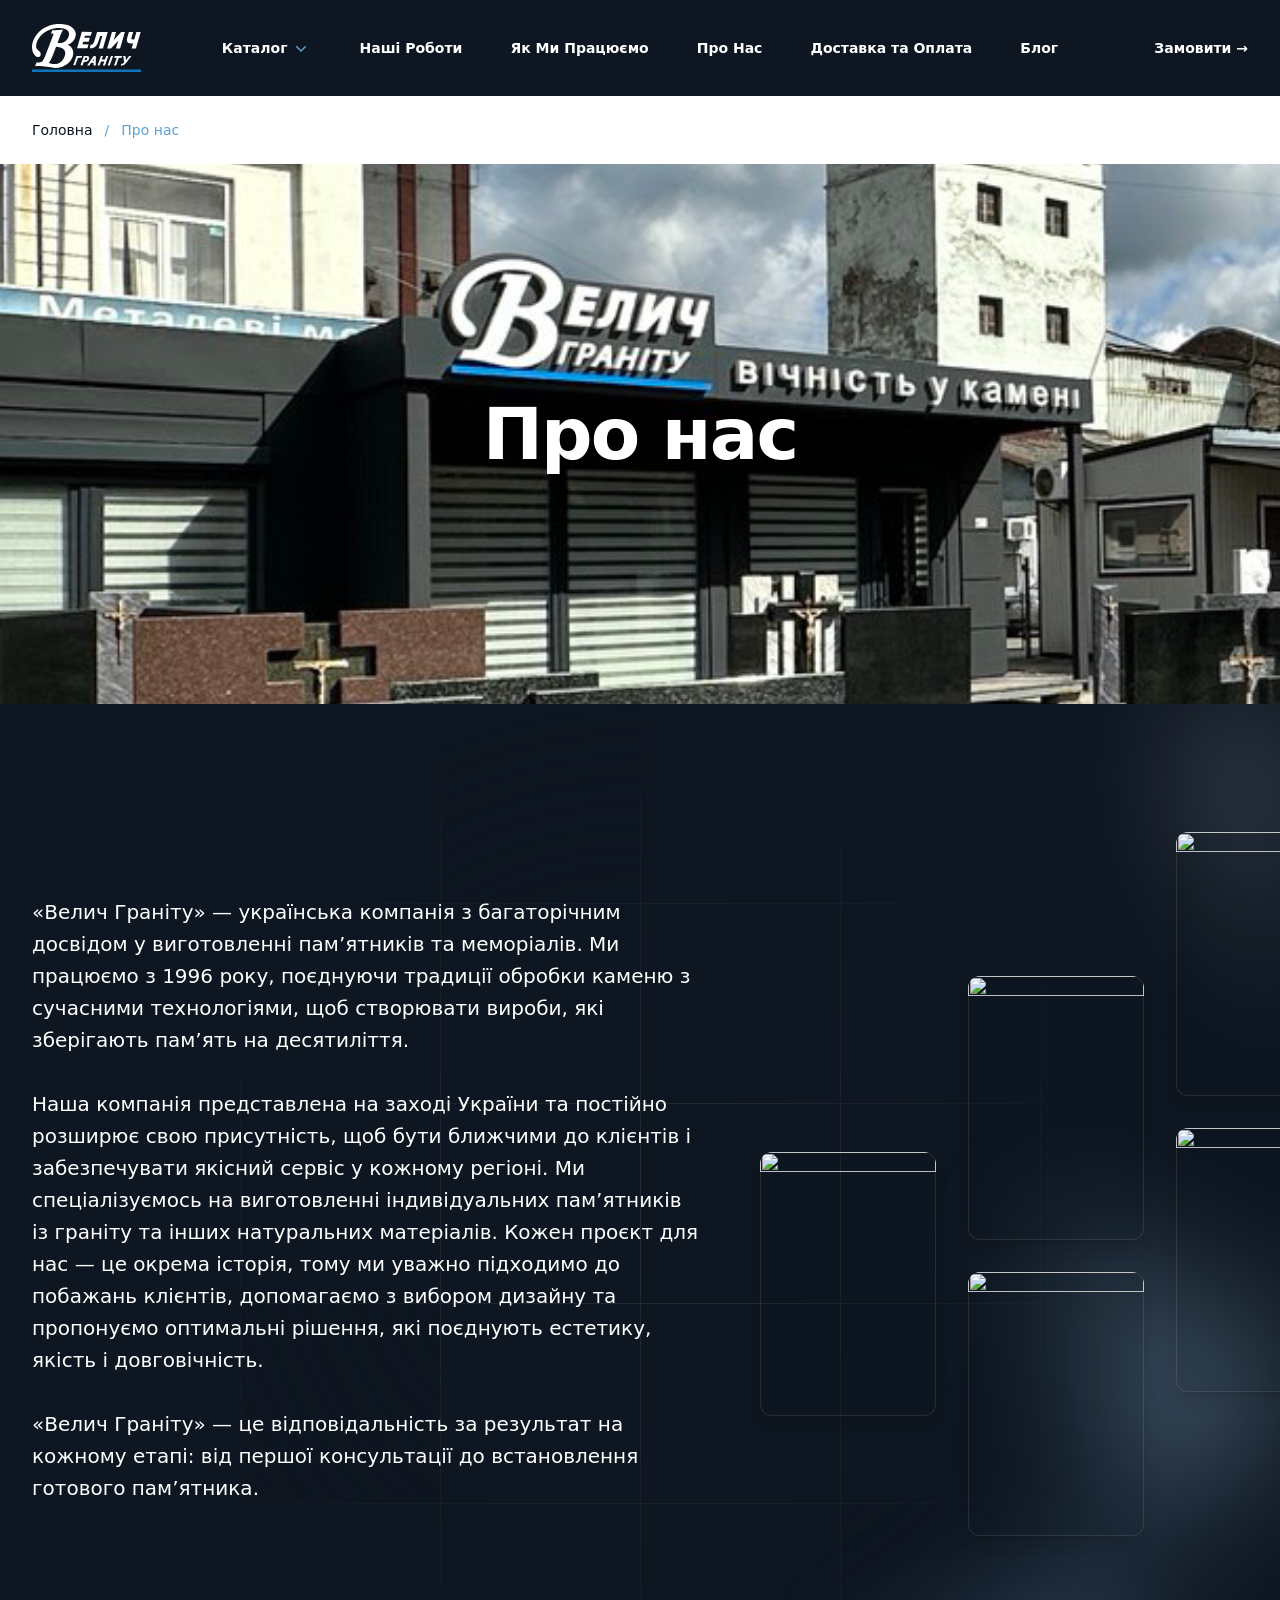
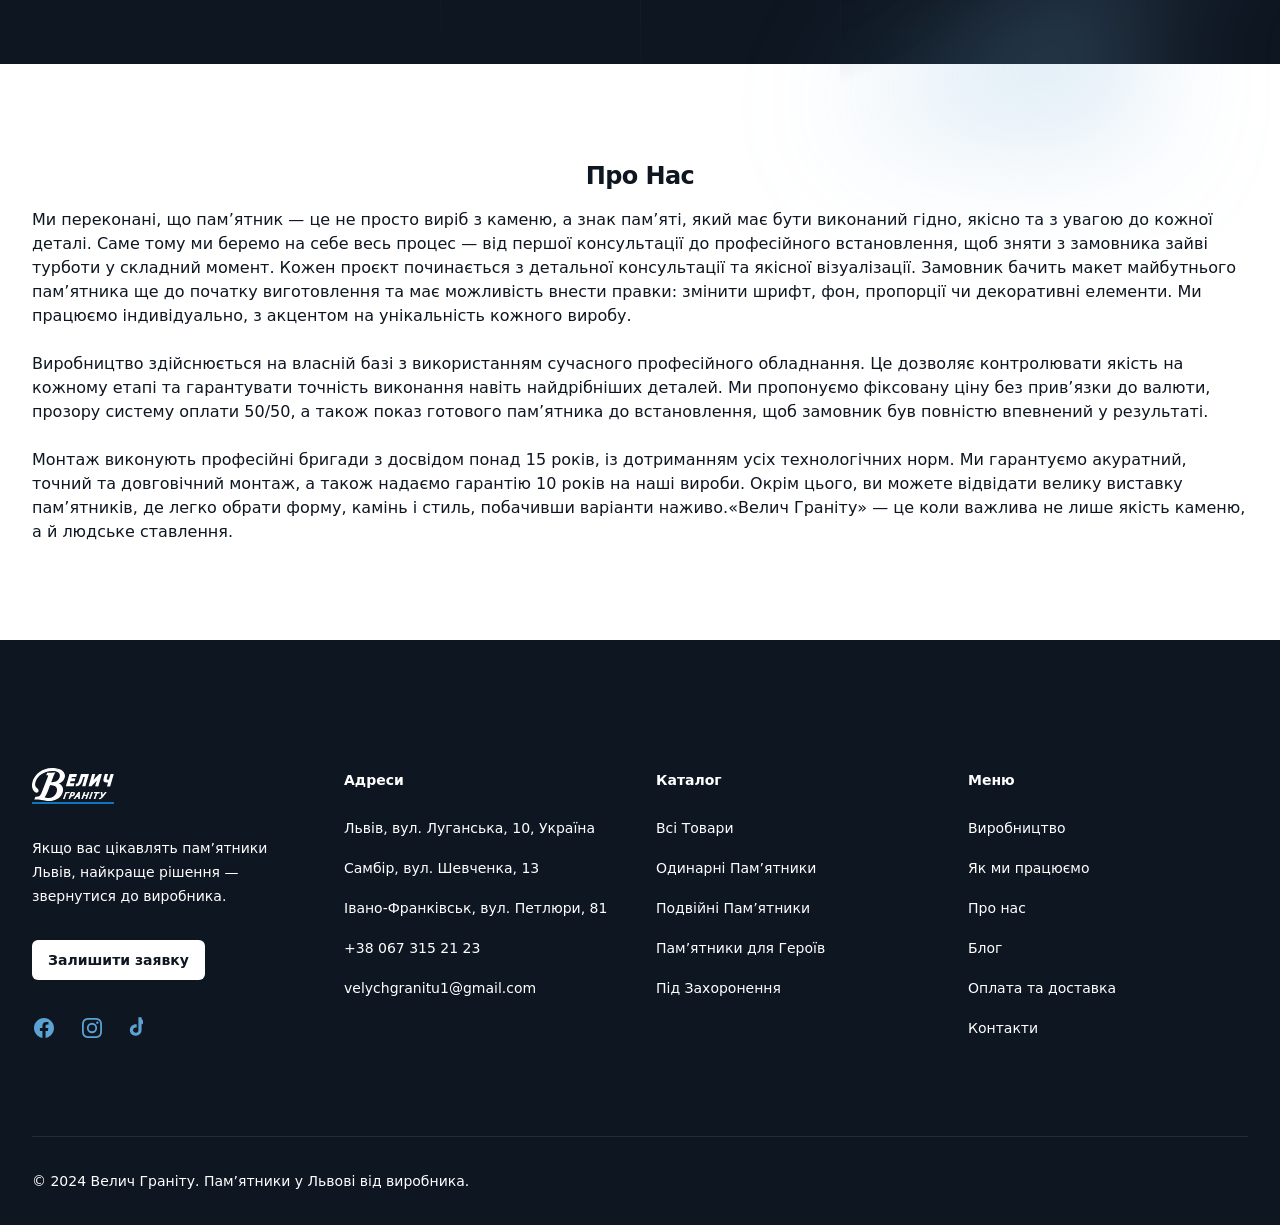
==== commit ee7f40e1: "upd conected" ====
--- a/about_us.html
+++ b/about_us.html
@@ -5,6 +5,8 @@
   <meta charset="UTF-8" />
   <meta name="viewport" content="width=device-width, initial-scale=1.0" />
   <title>velych-granitu</title>
+  <script type="module" crossorigin src="/assets/index-B6aeuDRm.js"></script>
+  <link rel="stylesheet" crossorigin href="/assets/index-eYqrHN2j.css">
 </head>
 
 <body>
@@ -428,7 +430,6 @@
       </div>
     </div>
   </footer>
-  <script type="module" src="./src/main.js"></script>
 </body>
 
 </html>
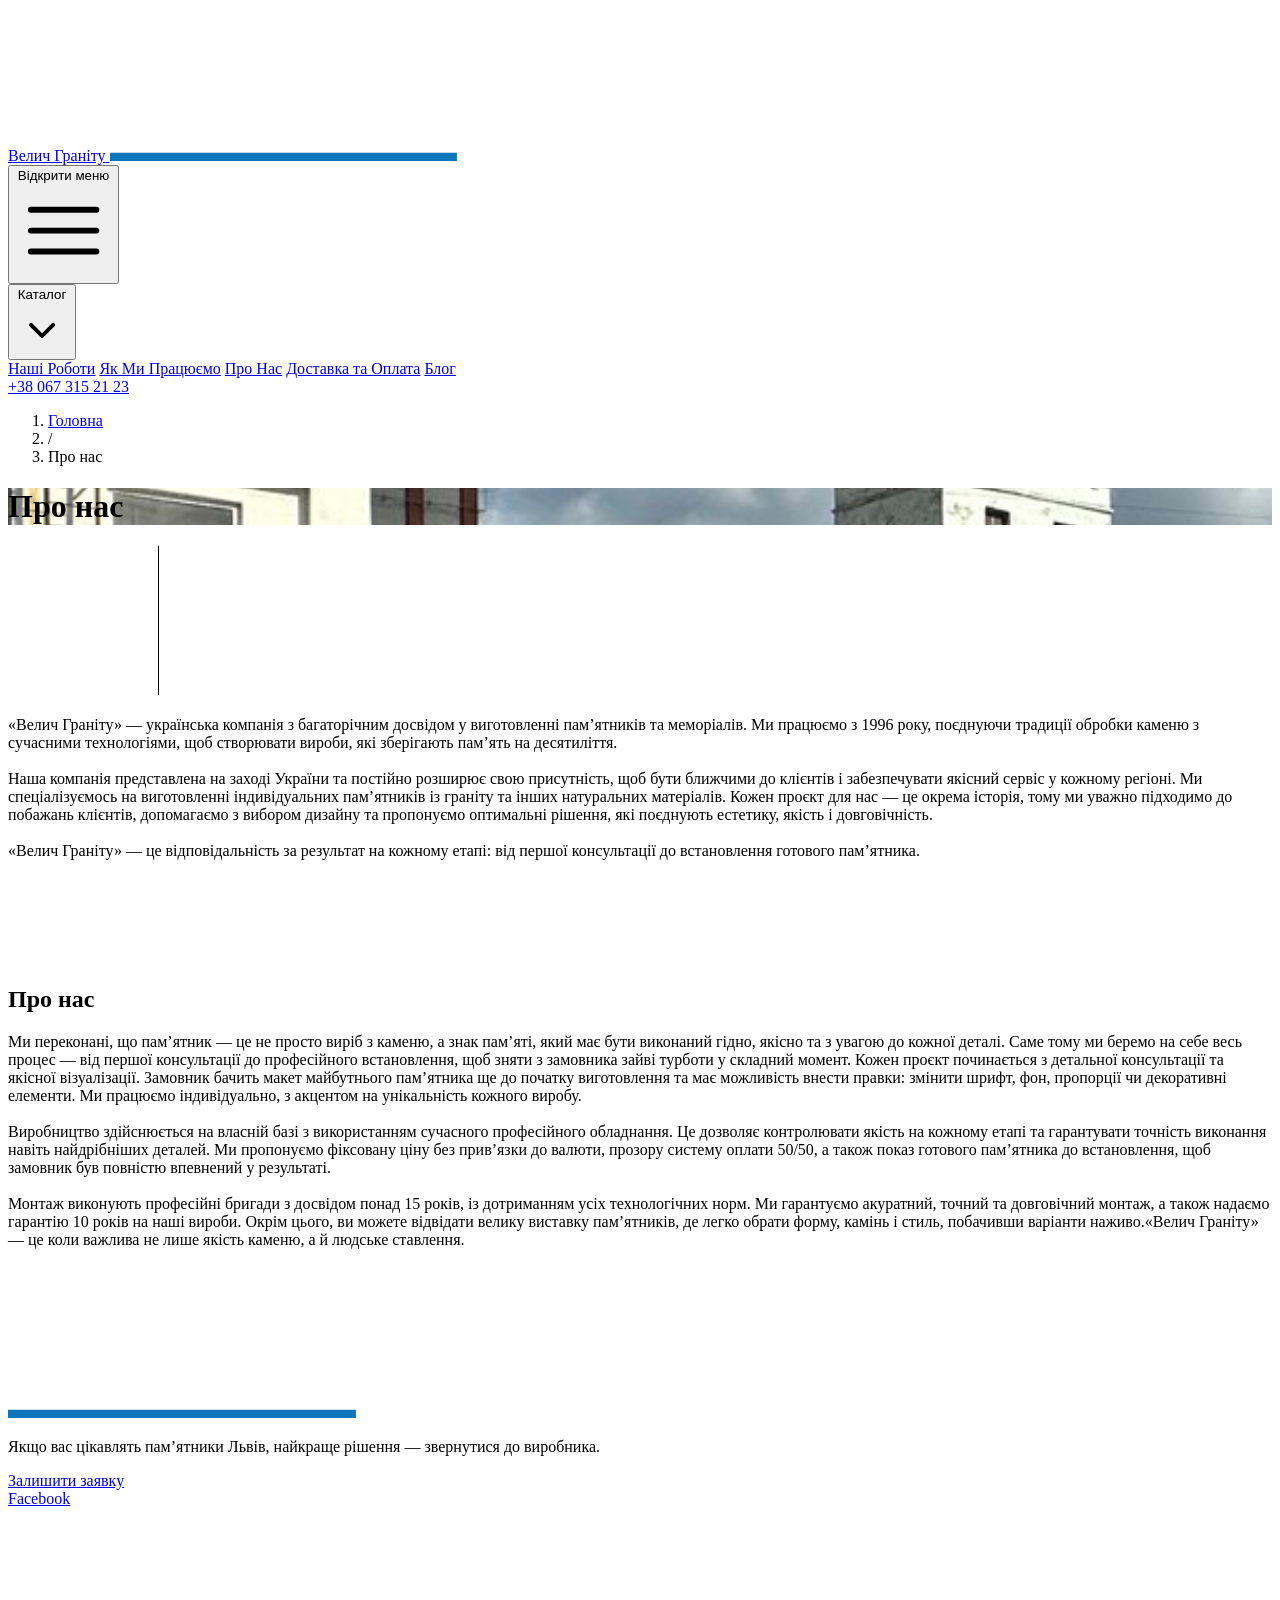
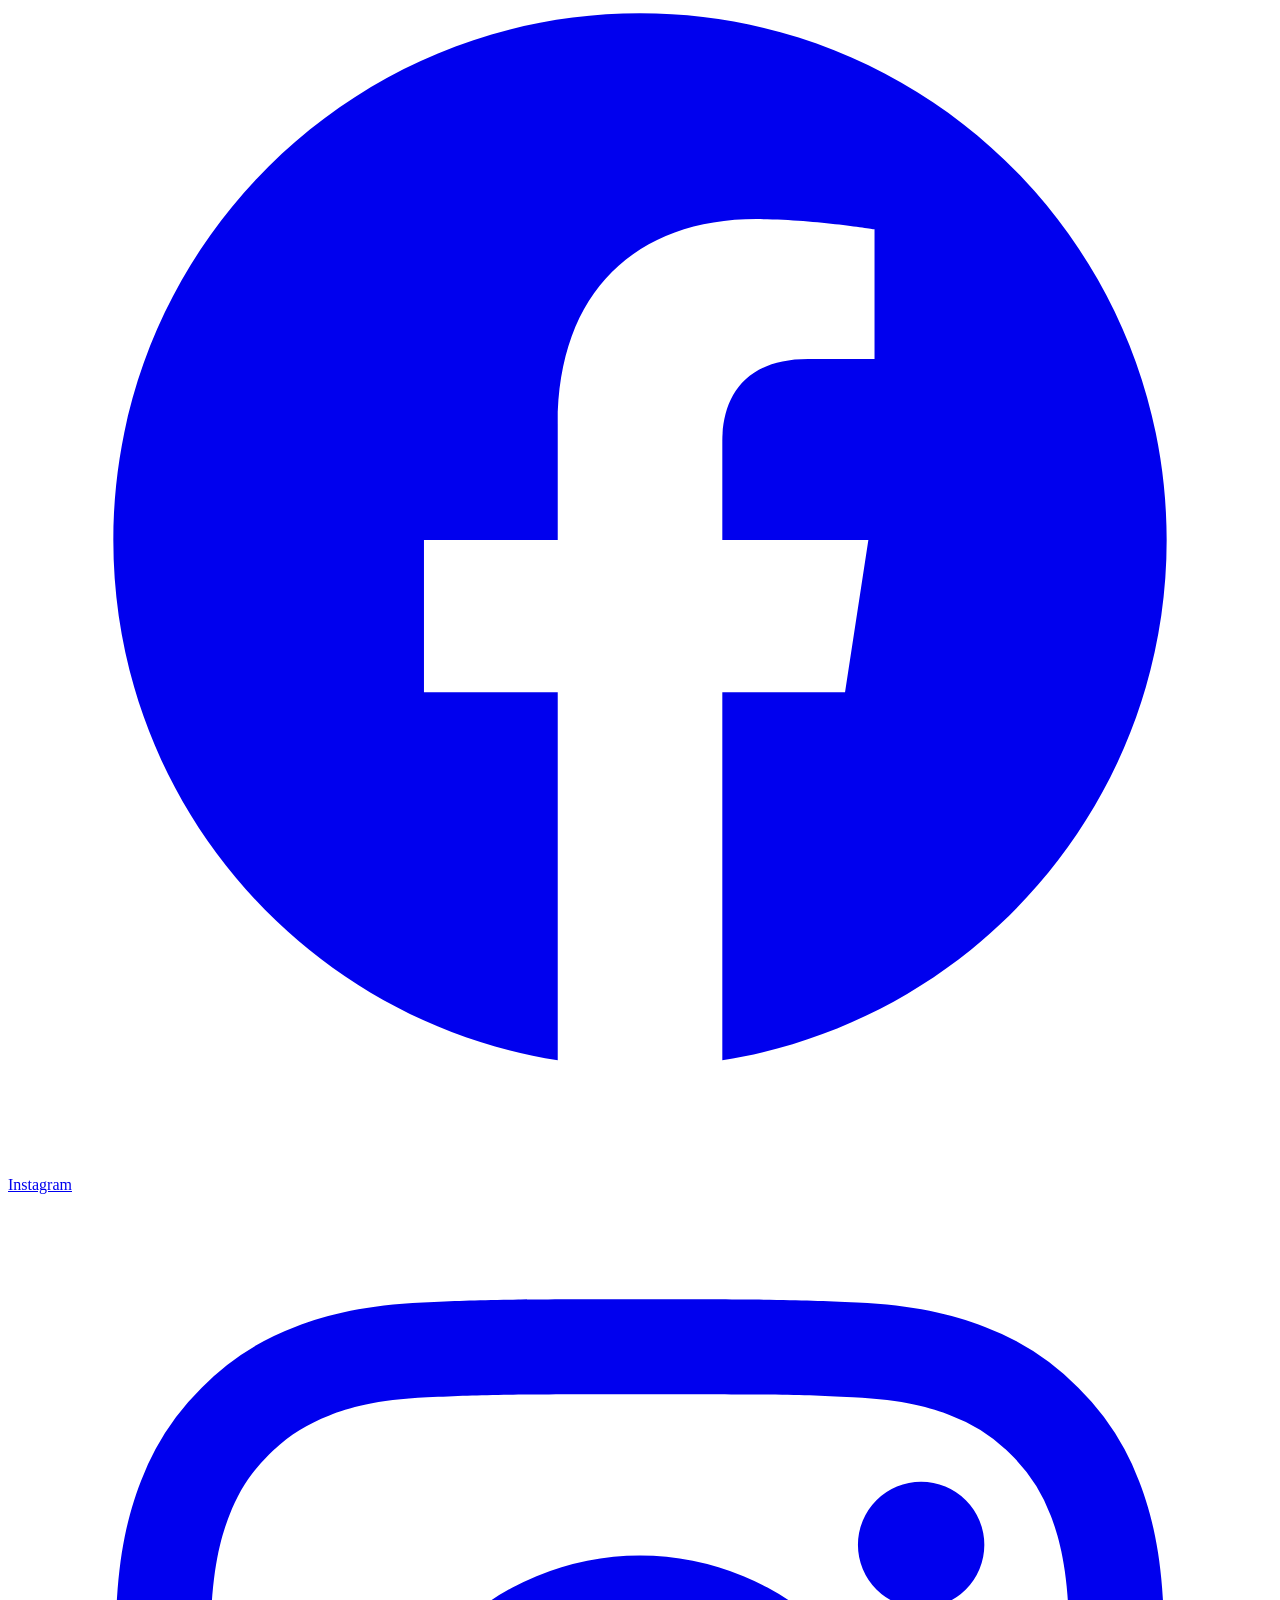
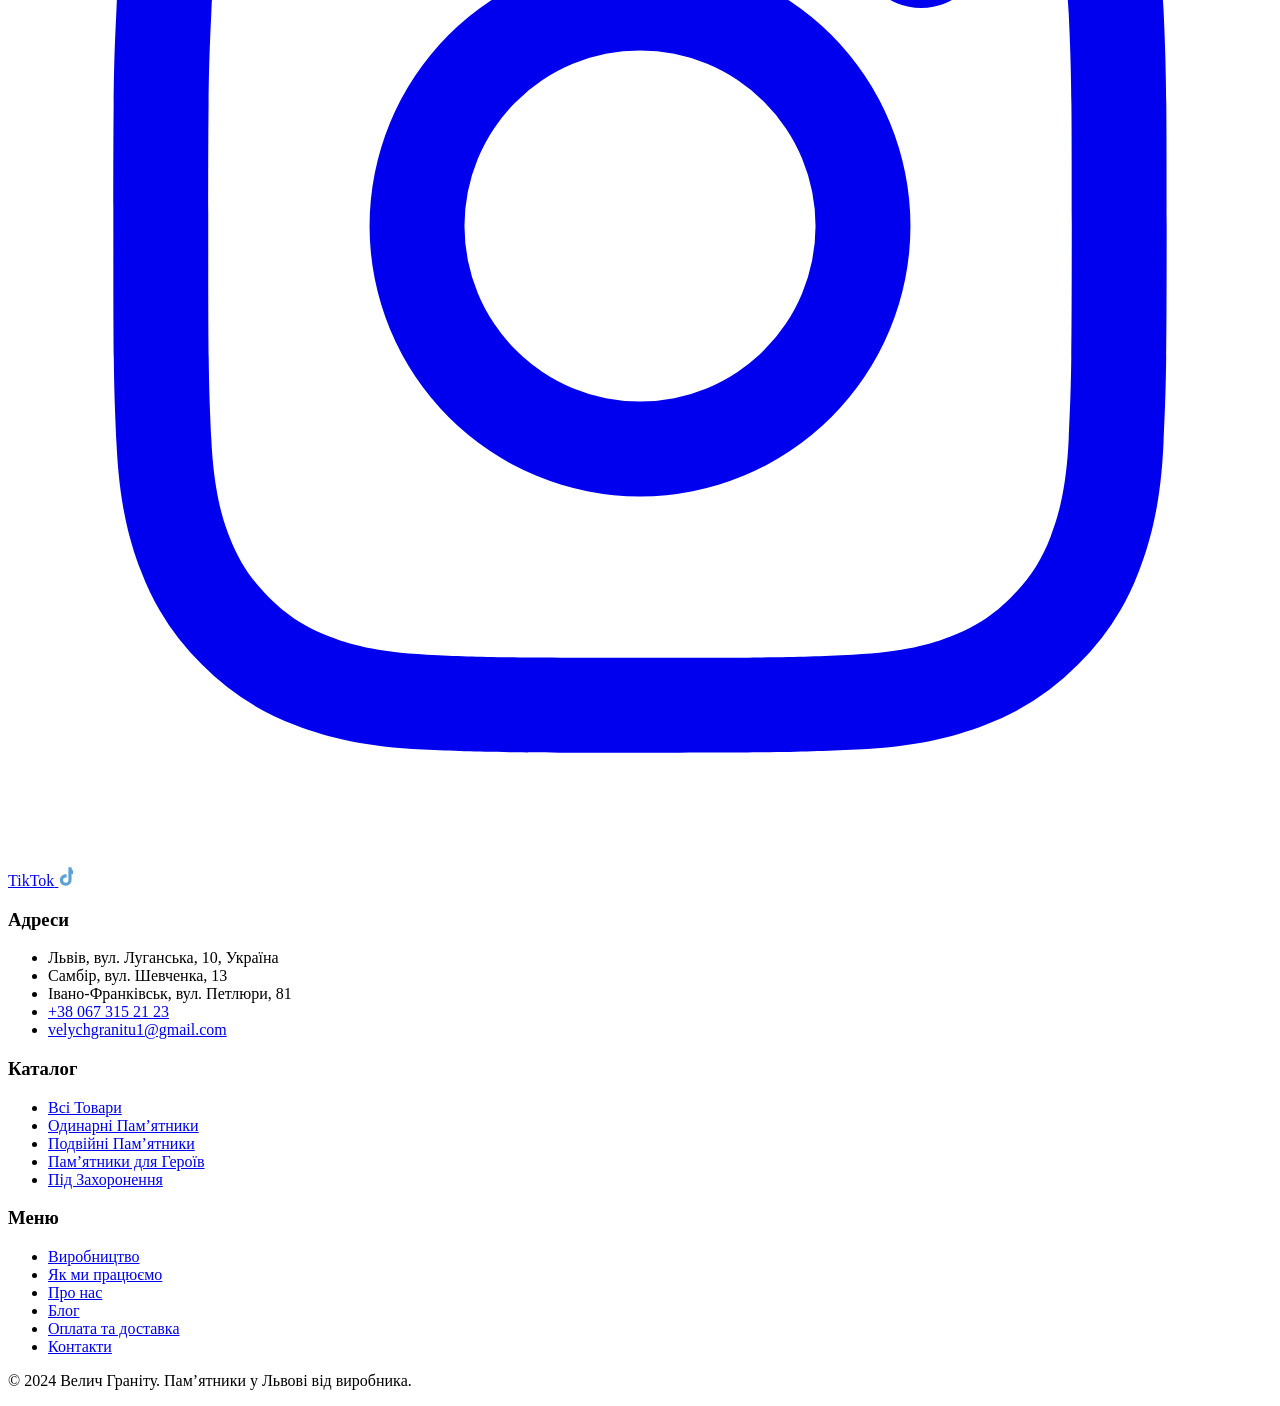
==== commit e1e6be13: "upd" ====
--- a/about_us.html
+++ b/about_us.html
@@ -5,8 +5,6 @@
   <meta charset="UTF-8" />
   <meta name="viewport" content="width=device-width, initial-scale=1.0" />
   <title>velych-granitu</title>
-  <script type="module" crossorigin src="/assets/index-B6aeuDRm.js"></script>
-  <link rel="stylesheet" crossorigin href="/assets/index-eYqrHN2j.css">
 </head>
 
 <body>
@@ -55,7 +53,7 @@
               <div class="group relative flex items-center gap-x-6 rounded-lg p-4 text-sm/6 hover:bg-white/5">
                 <div class="flex-auto">
                   <a href="./product.html" class="block font-semibold text-white">
-                    Одинарні
+                    Одинарні Пам’ятники
                     <span class="absolute inset-0"></span>
                   </a>
                 </div>
@@ -63,7 +61,7 @@
               <div class="group relative flex items-center gap-x-6 rounded-lg p-4 text-sm/6 hover:bg-white/5">
                 <div class="flex-auto">
                   <a href="./product.html" class="block font-semibold text-white">
-                    Подвійні
+                    Подвійні Пам’ятники
                     <span class="absolute inset-0"></span>
                   </a>
                 </div>
@@ -71,7 +69,7 @@
               <div class="group relative flex items-center gap-x-6 rounded-lg p-4 text-sm/6 hover:bg-white/5">
                 <div class="flex-auto">
                   <a href="./product.html" class="block font-semibold text-white">
-                    Для Героїв
+                    Пам’ятники для Героїв
                     <span class="absolute inset-0"></span>
                   </a>
                 </div>
@@ -79,7 +77,7 @@
               <div class="group relative flex items-center gap-x-6 rounded-lg p-4 text-sm/6 hover:bg-white/5">
                 <div class="flex-auto">
                   <a href="./product.html" class="block font-semibold text-white">
-                    Під захоронення
+                    Під Захоронення
                     <span class="absolute inset-0"></span>
                   </a>
                 </div>
@@ -95,8 +93,7 @@
         <a href="./blog.html" class="text-sm/6 font-semibold text-white">Блог</a>
       </el-popover-group>
       <div class="hidden lg:flex lg:flex-1 lg:justify-end">
-        <a href="tel:+38 067 315 21 23" class="text-sm/6 font-semibold text-white">Замовити <span
-            aria-hidden="true">&rarr;</span></a>
+        <a href="tel:+38 067 315 21 23" class="text-sm/6 font-semibold text-white">+38 067 315 21 23 </a>
       </div>
     </nav>
     <el-dialog>
@@ -184,15 +181,12 @@
         </nav>
       </div>
 
-      <div class="relative isolate px-6 flex items-center lg:px-8 min-h-[60vh]" style="background-image: url('/images/Каталог1.png');">
-
-        <div class="mx-auto max-w-2xl py-32 sm:py-48 lg:py-56">
-
+      <div class="relative isolate px-6 flex items-center lg:px-8 min-h-[20vh] bg-cover bg-center" style="background-image: url('/images/Каталог1.png');">
+        <div class="mx-auto max-w-2xl py-32 sm:py-48 lg:py-26">
           <div class="text-center">
             <h1 class="text-5xl font-semibold tracking-tight text-balance text-white sm:text-7xl">Про нас</h1>
           </div>
         </div>
-
       </div>
     </div>
   </div>
@@ -430,6 +424,7 @@
       </div>
     </div>
   </footer>
+  <script type="module" src="./src/main.js"></script>
 </body>
 
 </html>
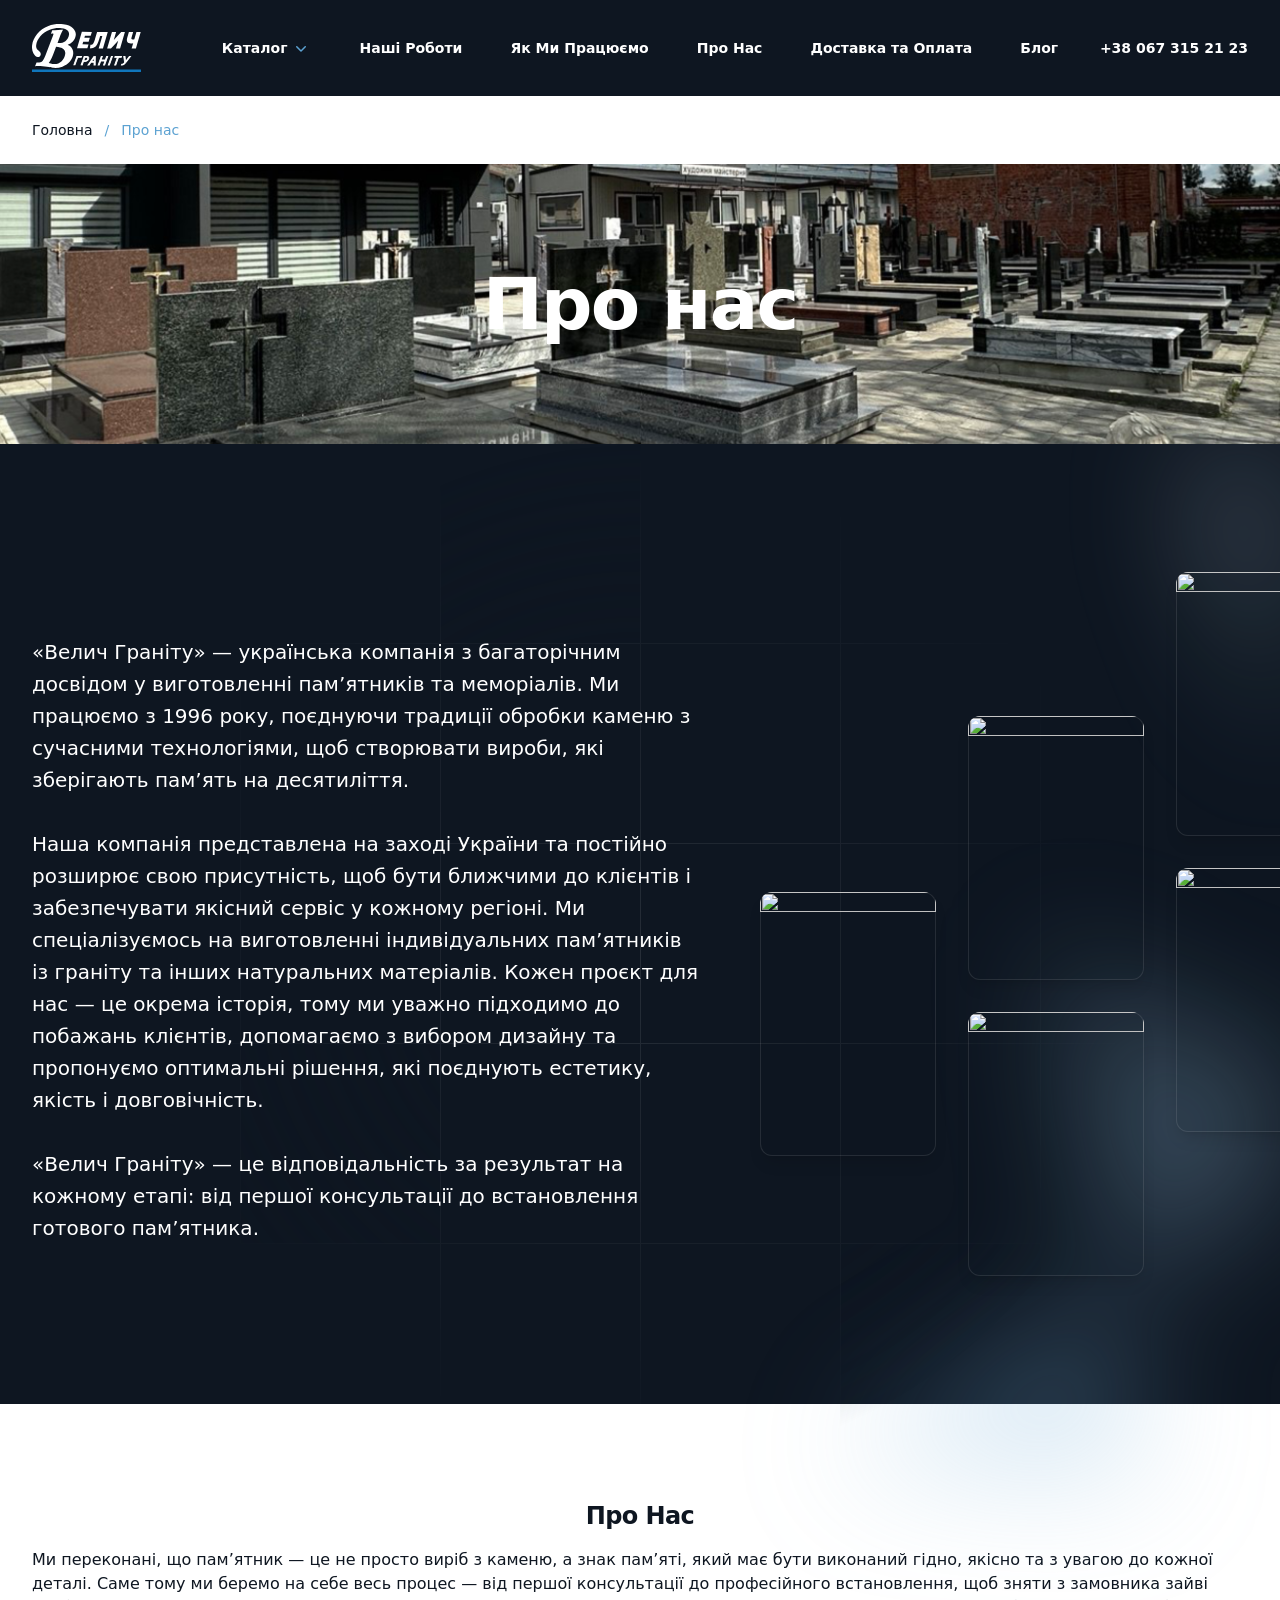
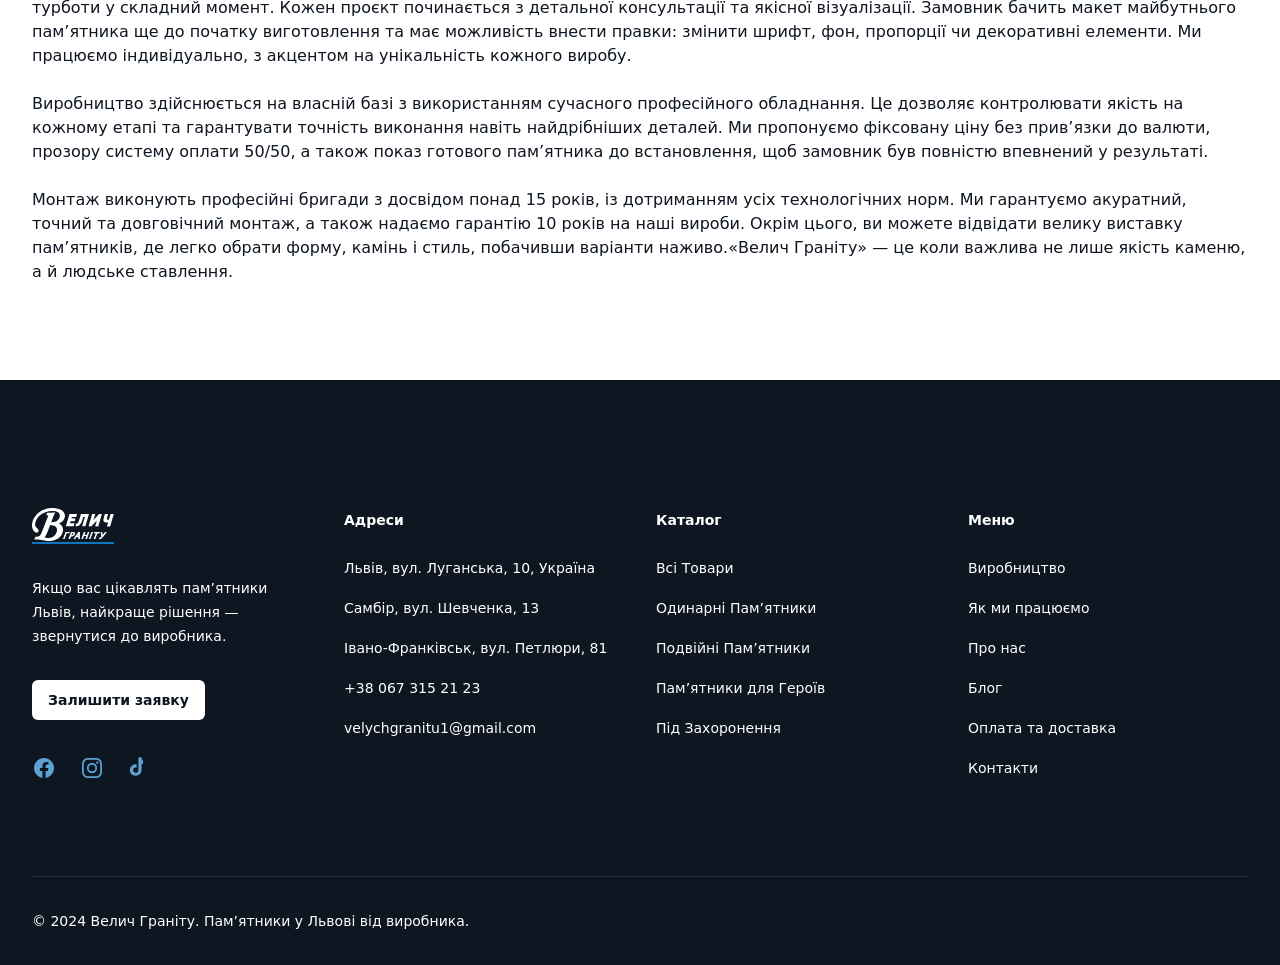
==== commit a18ecdc3: "style+script" ====
--- a/about_us.html
+++ b/about_us.html
@@ -5,6 +5,8 @@
   <meta charset="UTF-8" />
   <meta name="viewport" content="width=device-width, initial-scale=1.0" />
   <title>velych-granitu</title>
+  <script type="module" crossorigin src="/assets/index-rg0_oj7I.js"></script>
+  <link rel="stylesheet" crossorigin href="/assets/index-C6tXgnpi.css">
 </head>
 
 <body>
@@ -424,7 +426,6 @@
       </div>
     </div>
   </footer>
-  <script type="module" src="./src/main.js"></script>
 </body>
 
 </html>
